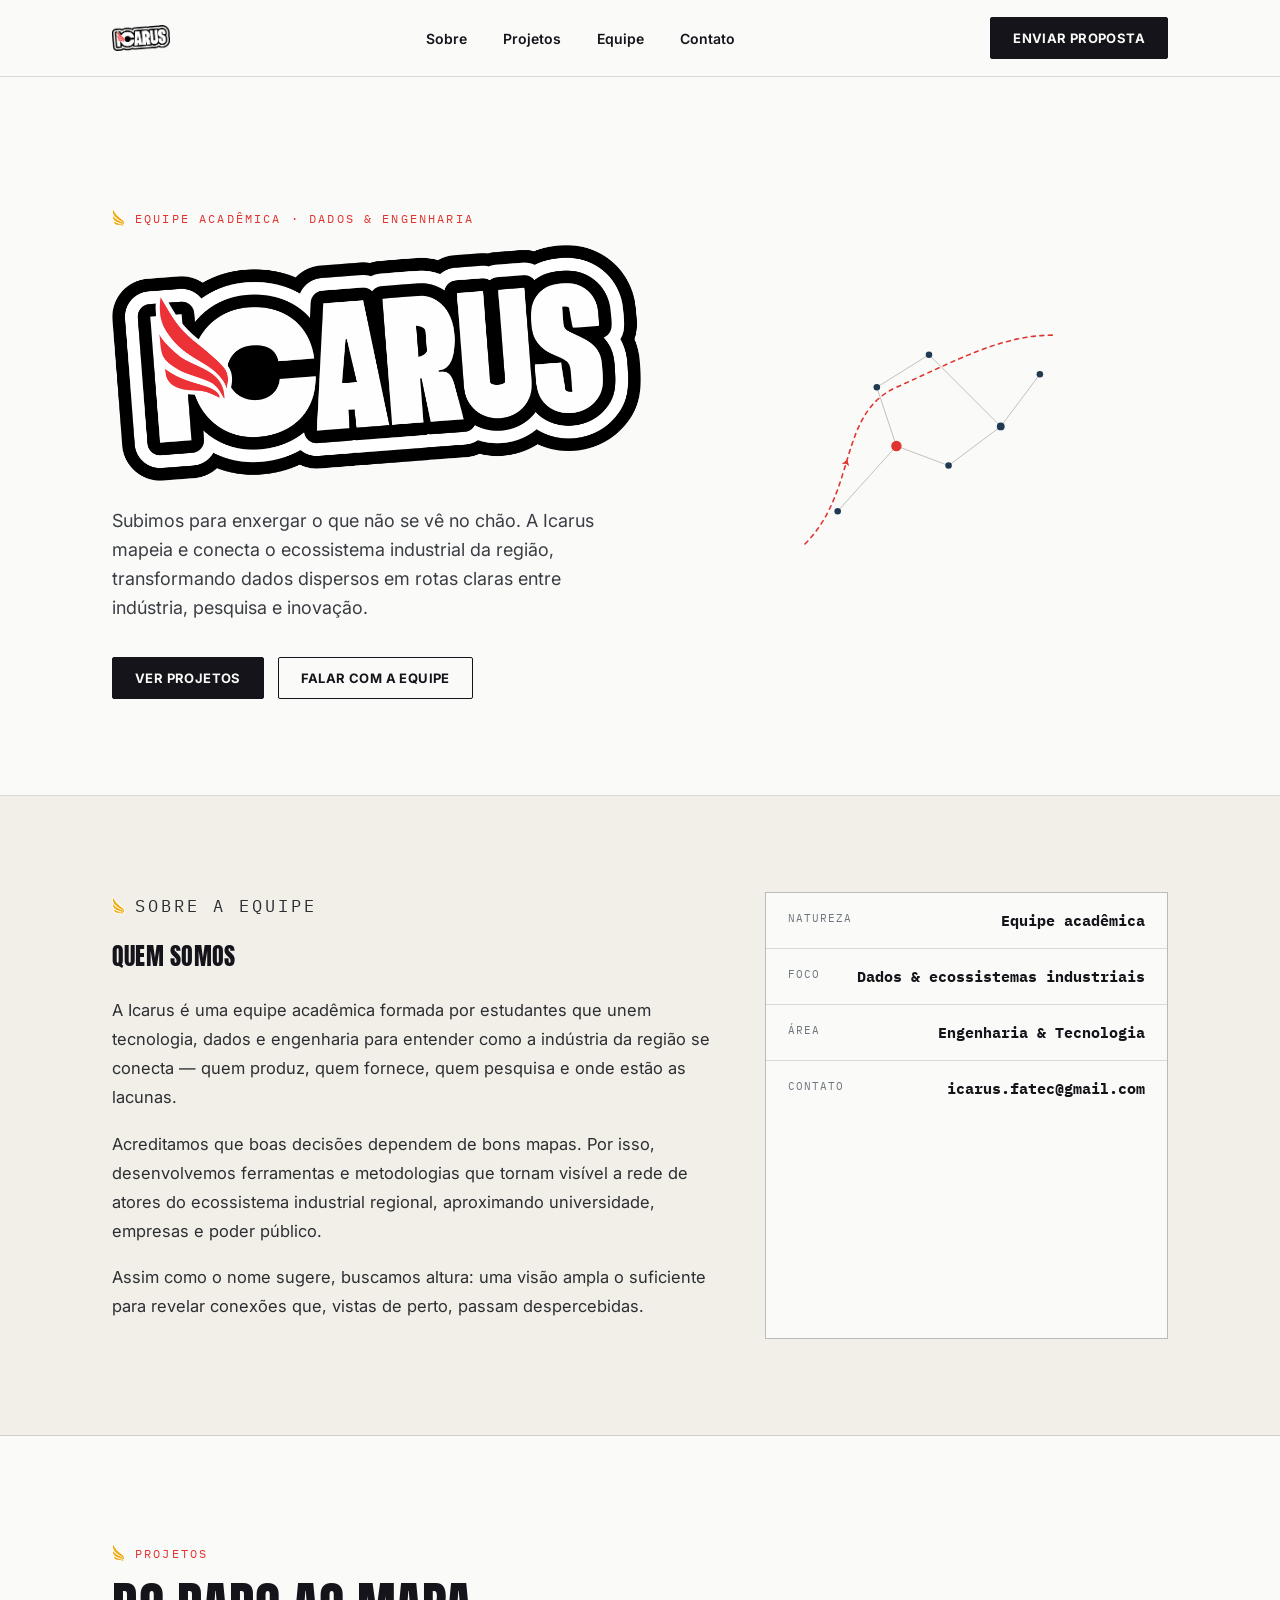
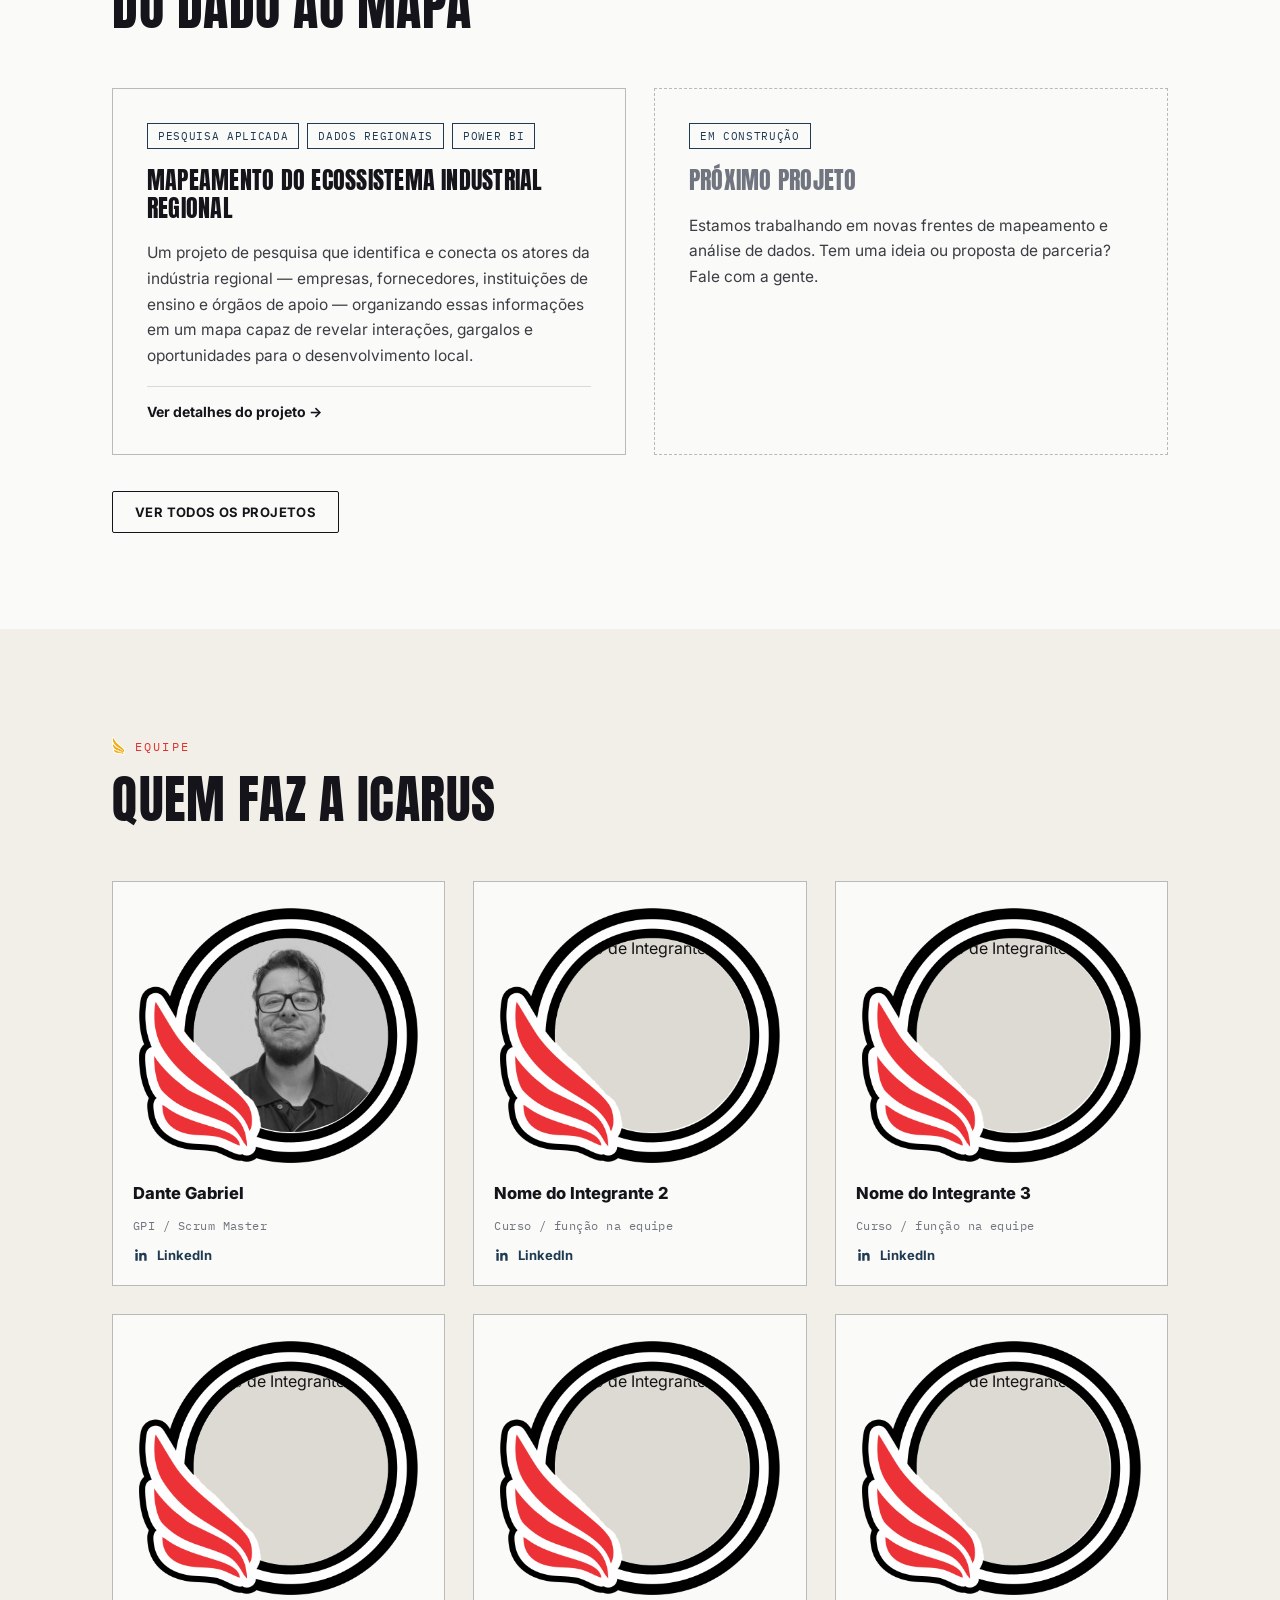
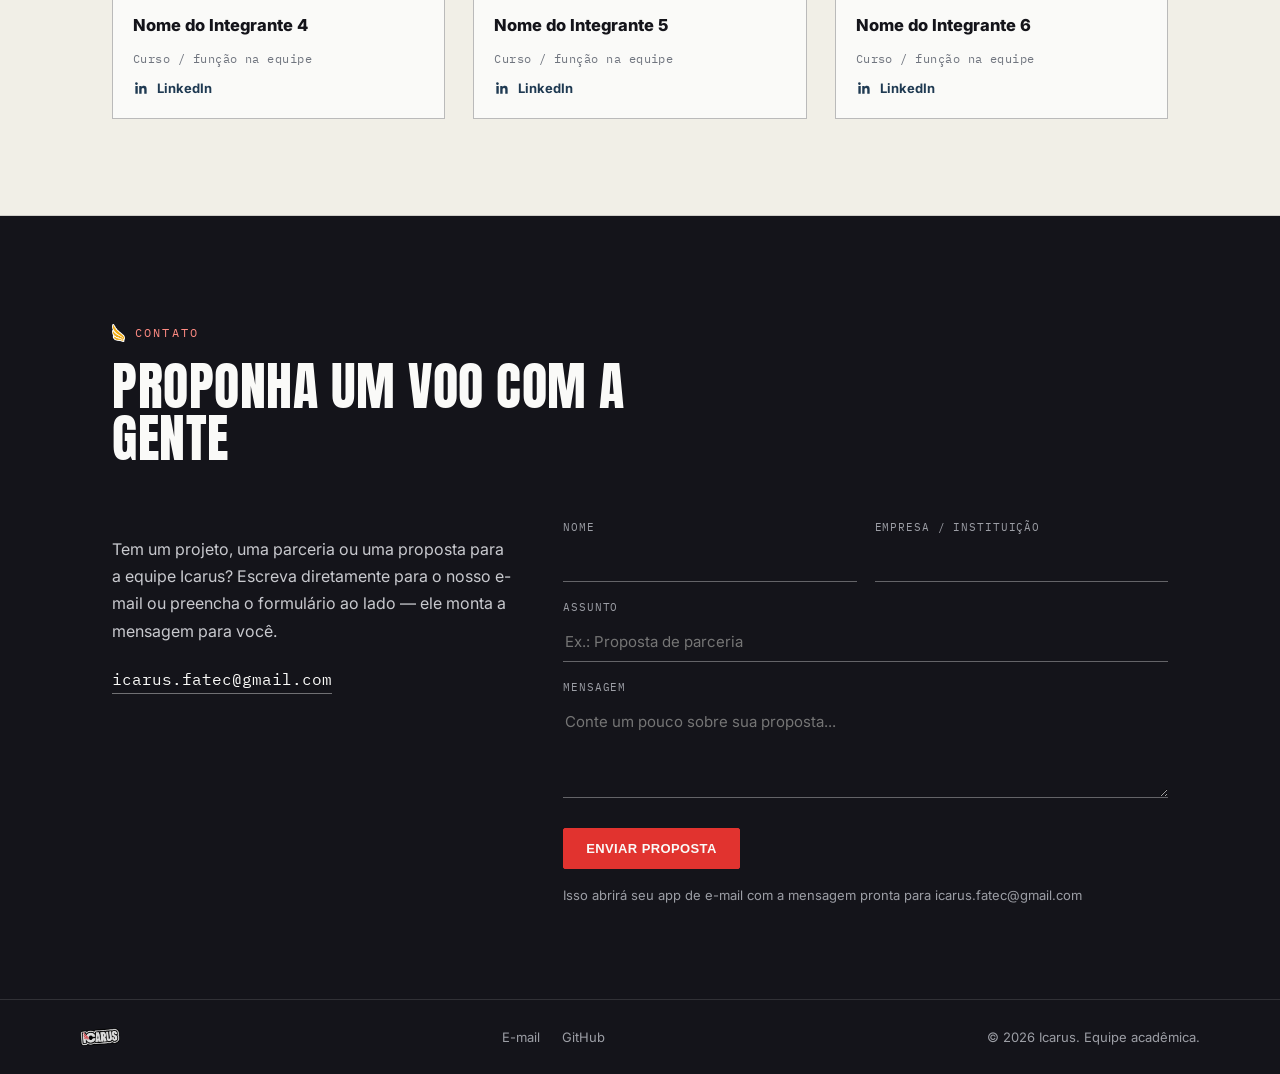
==== index.html @ 194a157d "Fix HTML structure by closing head tag" ====
<!DOCTYPE html>
<html lang="pt-BR">
<head>
<meta charset="UTF-8">
<meta name="viewport" content="width=device-width, initial-scale=1.0">
<title>Icarus — Equipe Acadêmica de Tecnologia</title>
<link rel="icon" type="image/png" href="fotos/IcarusIcon.png">
<meta name="description" content="Icarus, equipe acadêmica que mapeia e conecta o ecossistema industrial regional através de dados e tecnologia.">
<link rel="preconnect" href="https://fonts.googleapis.com">
<link rel="preconnect" href="https://fonts.gstatic.com" crossorigin>
<link href="https://fonts.googleapis.com/css2?family=Anton&family=Inter:wght@400;500;600;700;800&family=IBM+Plex+Mono:wght@400;500;600&display=swap" rel="stylesheet">
  <style>
  :root{
    --paper:#FAFAF8;
    --ink:#14141A;
    --red:#E1332F;
    --navy:#1F3A52;
    --steel:#70757F;
    --line: rgba(20,20,26,0.14);
    --line-strong: rgba(20,20,26,0.28);
    --radius: 2px;
  }

  *{box-sizing:border-box;}
  html{scroll-behavior:smooth;}
  body{
    margin:0;
    background:var(--paper);
    color:var(--ink);
    font-family:'Inter',sans-serif;
    -webkit-font-smoothing:antialiased;
  }
  h1,h2,h3{
    font-family:'Anton', sans-serif;
    font-weight:400;
    letter-spacing:0.01em;
    text-transform:uppercase;
    margin:0;
  }
  .mono{
    font-family:'IBM Plex Mono', monospace;
  }
  a{color:inherit;}
  img{max-width:100%; display:block;}
  .wrap{
    max-width:1120px;
    margin:0 auto;
    padding:0 32px;
  }
  .eyebrow{
    font-family:'IBM Plex Mono', monospace;
    font-size:12px;
    letter-spacing:0.18em;
    text-transform:uppercase;
    color:var(--red);
    display:flex;
    align-items:center;
    gap:10px;
    margin-bottom:18px;
  }
 .eyebrow::before{
  content:"";
  width:13px;
  height:18px;
  background-image:url('fotos/ASA_AMARELA.png');
  background-size:contain;
  background-repeat:no-repeat;
  background-position:center;
  display:inline-block;
}

  /* NAV */
  header{
    position:sticky;
    top:0;
    z-index:50;
    background:rgba(250,250,248,0.92);
    backdrop-filter:blur(6px);
    border-bottom:1px solid var(--line);
  }
  nav.wrap{
    display:flex;
    align-items:center;
    justify-content:space-between;
    height:76px;
  }
  .brand{
    display:flex;
    align-items:center;
    gap:10px;
    text-decoration:none;
  }
  .brand img{height:26px; width:auto;}
  .navlinks{
    display:flex;
    align-items:center;
    gap:36px;
    list-style:none;
    margin:0; padding:0;
  }
  .navlinks a{
    text-decoration:none;
    font-size:14px;
    font-weight:600;
    color:var(--ink);
    position:relative;
    padding-bottom:4px;
  }
  .navlinks a::after{
    content:"";
    position:absolute;
    left:0; bottom:0;
    width:0; height:2px;
    background:var(--red);
    transition:width .2s ease;
  }
  .navlinks a:hover::after{width:100%;}
  .btn{
    display:inline-flex;
    align-items:center;
    gap:8px;
    background:var(--ink);
    color:var(--paper);
    text-decoration:none;
    font-weight:700;
    font-size:13px;
    letter-spacing:0.03em;
    text-transform:uppercase;
    padding:12px 22px;
    border:1px solid var(--ink);
    border-radius:var(--radius);
    transition:background .2s ease, color .2s ease, transform .15s ease;
    cursor:pointer;
  }
  .btn:hover{background:var(--red); border-color:var(--red); transform:translateY(-1px);}
  .btn.ghost{
    background:transparent;
    color:var(--ink);
  }
  .btn.ghost:hover{background:var(--ink); color:var(--paper);}
  .navcta{display:none;}
  @media(min-width:720px){ .navcta{display:inline-flex;} }

  .menubtn{
    display:flex;
    background:none; border:none; cursor:pointer;
    flex-direction:column; gap:5px; padding:6px;
  }
  .menubtn span{width:22px; height:2px; background:var(--ink);}
  @media(min-width:720px){ .menubtn{display:none;} }
  @media(max-width:719px){
    .navlinks{
      position:fixed;
      top:76px; left:0; right:0;
      background:var(--paper);
      flex-direction:column;
      align-items:flex-start;
      gap:0;
      border-bottom:1px solid var(--line);
      transform:translateY(-130%);
      transition:transform .25s ease;
    }
    .navlinks.open{transform:translateY(0);}
    .navlinks li{width:100%;}
    .navlinks a{
      display:block;
      padding:18px 32px;
      width:100%;
      border-bottom:1px solid var(--line);
    }
  }

  /* HERO */
  #top{padding-top:56px;}
  .hero{
    position:relative;
    padding:64px 0 96px;
    overflow:hidden;
    border-bottom:1px solid var(--line);
  }
  .hero-grid{
    display:grid;
    grid-template-columns:1fr;
    gap:48px;
    align-items:center;
    position:relative;
    z-index:2;
  }
  @media(min-width:960px){
    .hero-grid{grid-template-columns:1.05fr 0.95fr;}
  }
  .hero h1{
    font-size:clamp(64px, 12vw, 132px);
    line-height:0.86;
    color:var(--ink);
  }
  .hero h1 span{color:var(--red);}
  .hero p.lede{
    font-size:18px;
    line-height:1.6;
    color:#3a3d43;
    max-width:46ch;
    margin:26px 0 34px;
  }
  .hero-ctas{display:flex; flex-wrap:wrap; gap:14px;}

  .flightmap{
    position:relative;
    aspect-ratio:1/1;
    max-width:460px;
    margin:0 auto;
  }
  .flightmap svg{width:100%; height:100%;}
  .fm-node{fill:var(--navy);}
  .fm-node.hub{fill:var(--red);}
  .fm-line{stroke:var(--line-strong); stroke-width:1.4; fill:none;}
  .fm-path{
    stroke:var(--red);
    stroke-width:2.4;
    fill:none;
    stroke-dasharray:6 7;
    stroke-linecap:round;
    animation:dash 26s linear infinite;
  }
  .fm-plane{
    offset-rotate:auto;
    animation:fly 9s ease-in-out infinite;
  }
  @keyframes dash{ to{ stroke-dashoffset:-260; } }
  @keyframes fly{
    0%   { offset-distance:0%; }
    100% { offset-distance:100%; }
  }
  @media (prefers-reduced-motion: reduce){
    .fm-path, .fm-plane{animation:none;}
  }

  /* SECTIONS shared */
  section{padding:96px 0;}
  section.tight{padding:72px 0;}
  .section-head{
    max-width:640px;
    margin-bottom:56px;
  }
  .section-head h2{
    font-size:clamp(34px, 5vw, 52px);
    line-height:1;
  }

  /* SOBRE */
  #sobre{background:#F1EFE7; border-bottom:1px solid var(--line);}
  .sobre-grid{
    display:grid;
    grid-template-columns:1fr;
    gap:48px;
  }
  @media(min-width:900px){
    .sobre-grid{grid-template-columns:1.2fr 0.8fr;}
  }
  .sobre-text p{
    font-size:16.5px;
    line-height:1.75;
    color:#2c2e33;
    margin:0 0 18px;
  }
  .databox{
    border:1px solid var(--line-strong);
    background:var(--paper);
  }
  .databox dl{margin:0;}
  .databox .row{
    display:flex;
    justify-content:space-between;
    gap:16px;
    padding:18px 22px;
    border-bottom:1px solid var(--line);
  }
  .databox .row:last-child{border-bottom:none;}
  .databox dt{
    font-family:'IBM Plex Mono', monospace;
    font-size:11px;
    letter-spacing:0.1em;
    text-transform:uppercase;
    color:var(--steel);
  }
  .databox dd{
    margin:0;
    font-weight:700;
    font-size:14.5px;
    text-align:right;
  }

  /* PROJETOS */
  .projects{
    display:grid;
    grid-template-columns:1fr;
    gap:28px;
  }
  @media(min-width:860px){
    .projects{grid-template-columns:1fr 1fr;}
  }
  .card{
    border:1px solid var(--line-strong);
    padding:34px;
    background:var(--paper);
    display:flex;
    flex-direction:column;
    gap:18px;
  }
  .card .tag-row{display:flex; flex-wrap:wrap; gap:8px;}
  .tag{
    font-family:'IBM Plex Mono', monospace;
    font-size:11px;
    letter-spacing:0.06em;
    text-transform:uppercase;
    color:var(--navy);
    border:1px solid var(--navy);
    padding:5px 10px;
  }
  .card h3{
    font-size:24px;
    line-height:1.15;
  }
  .card p{
    font-size:15.5px;
    line-height:1.65;
    color:#3a3d43;
    margin:0;
    flex-grow:1;
  }
  .card .cardlink{
    display:inline-flex;
    align-items:center;
    gap:8px;
    font-weight:700;
    font-size:14px;
    text-decoration:none;
    color:var(--ink);
    border-top:1px solid var(--line);
    padding-top:16px;
  }
  .card .cardlink:hover{color:var(--red);}
  .card.empty{
    border-style:dashed;
    align-items:flex-start;
    justify-content:center;
    color:var(--steel);
  }
  .card.empty h3{color:var(--steel);}

  /* EQUIPE */
  #equipe{background:#F1EFE7; border-bottom:1px solid var(--line);}
  .team-grid{
    display:grid;
    grid-template-columns:repeat(2, 1fr);
    gap:28px;
  }
  @media(min-width:720px){
    .team-grid{grid-template-columns:repeat(3, 1fr);}
  }
  .member{
    background:var(--paper);
    border:1px solid var(--line-strong);
    display:flex;
    flex-direction:column;
  }
  .member-photo-wrap{
    padding:26px 26px 6px;
  }
  .member-photo{
    position:relative;
    width:100%;
    aspect-ratio:828/754;
  }
  .member-photo .photo-circle{
    position:absolute;
    left:19.57%;
    top:11.8%;
    width:69.44%;
    height:76.26%;
    border-radius:50%;
    overflow:hidden;
    background:#dcdad2;
  }
  .member-photo .photo-circle img{
    width:100%; height:100%;
    object-fit:cover;
    filter:grayscale(1);
    transition:filter .25s ease, transform .35s ease;
  }
  .member:hover .photo-circle img{filter:grayscale(0); transform:scale(1.05);}
  .member-photo .frame-overlay{
    position:absolute;
    inset:0;
    width:100%;
    height:100%;
    pointer-events:none;
  }
  .member-info{
    padding:14px 20px 22px;
    display:flex;
    flex-direction:column;
    gap:4px;
    flex-grow:1;
  }
  .member-info h3{
    font-family:'Inter', sans-serif;
    text-transform:none;
    font-weight:800;
    font-size:16.5px;
    letter-spacing:0;
  }
  .member-role{
    font-family:'IBM Plex Mono', monospace;
    font-size:11.5px;
    letter-spacing:0.04em;
    color:var(--steel);
    margin-bottom:10px;
  }
  .member-linkedin{
    margin-top:auto;
    display:inline-flex;
    align-items:center;
    gap:8px;
    font-size:13px;
    font-weight:700;
    text-decoration:none;
    color:var(--navy);
    width:fit-content;
  }
  .member-linkedin svg{width:16px; height:16px; fill:var(--navy);}
  .member-linkedin:hover{color:var(--red);}
  .member-linkedin:hover svg{fill:var(--red);}

  /* CONTATO */
  #contato{background:var(--ink); color:var(--paper); border-bottom:none;}
  #contato .eyebrow{color:#ff8b83;}
  #contato .section-head h2{color:var(--paper);}
  .contact-grid{
    display:grid;
    grid-template-columns:1fr;
    gap:48px;
  }
  @media(min-width:900px){
    .contact-grid{grid-template-columns:0.8fr 1.2fr;}
  }
  .contact-info p{
    font-size:16px;
    line-height:1.7;
    color:#c8c9ce;
    max-width:40ch;
  }
  .maillink{
    display:inline-flex;
    align-items:center;
    gap:10px;
    font-family:'IBM Plex Mono', monospace;
    font-size:16px;
    color:var(--paper);
    text-decoration:none;
    border-bottom:1px solid rgba(250,250,248,0.4);
    padding-bottom:4px;
    margin-top:8px;
  }
  .maillink:hover{color:var(--red); border-color:var(--red);}

  form.proposal{
    display:grid;
    grid-template-columns:1fr 1fr;
    gap:18px;
  }
  form.proposal .full{grid-column:1/-1;}
  form.proposal label{
    display:block;
    font-family:'IBM Plex Mono', monospace;
    font-size:11px;
    letter-spacing:0.08em;
    text-transform:uppercase;
    color:#9c9ea5;
    margin-bottom:8px;
  }
  form.proposal input,
  form.proposal textarea{
    width:100%;
    background:transparent;
    border:none;
    border-bottom:1px solid rgba(250,250,248,0.35);
    color:var(--paper);
    font-family:'Inter', sans-serif;
    font-size:15px;
    padding:10px 2px;
    outline:none;
    transition:border-color .2s ease;
  }
  form.proposal input:focus,
  form.proposal textarea:focus{border-color:var(--red);}
  form.proposal textarea{resize:vertical; min-height:96px;}
  form.proposal .submitrow{
    grid-column:1/-1;
    display:flex;
    align-items:center;
    gap:18px;
    flex-wrap:wrap;
    margin-top:8px;
  }
  .btn.on-dark{background:var(--red); border-color:var(--red); color:var(--paper);}
  .btn.on-dark:hover{background:var(--paper); color:var(--ink); border-color:var(--paper);}
  .formnote{font-size:13px; color:#9c9ea5;}
  @media(max-width:600px){
    form.proposal{grid-template-columns:1fr;}
  }

  footer{
    background:var(--ink);
    color:#9c9ea5;
    border-top:1px solid rgba(250,250,248,0.12);
  }
  .footwrap{
    display:flex;
    flex-wrap:wrap;
    gap:16px;
    align-items:center;
    justify-content:space-between;
    padding:28px 0;
    font-size:13px;
  }
  .footwrap img{height:18px; opacity:.85;}
  .footlinks{display:flex; gap:22px; list-style:none; margin:0; padding:0;}
  .footlinks a{text-decoration:none; color:#9c9ea5;}
  .footlinks a:hover{color:var(--paper);}

  :focus-visible{outline:2px solid var(--red); outline-offset:2px;}
</style>
</head>
<body>

<header>
  <nav class="wrap">
    <a class="brand" href="#top">
      <img src="fotos/icarus-logo.png" alt="Icarus">
    </a>
    <ul class="navlinks" id="navlinks">
      <li><a href="#sobre">Sobre</a></li>
      <li><a href="projetos.html">Projetos</a></li>
      <li><a href="#equipe">Equipe</a></li>
      <li><a href="#contato">Contato</a></li>
    </ul>
    <a class="btn navcta" href="#contato">Enviar proposta</a>
    <button class="menubtn" id="menubtn" aria-label="Abrir menu" aria-expanded="false">
      <span></span><span></span><span></span>
    </button>
  </nav>
</header>

<main id="top">

  <section class="hero">
    <div class="wrap hero-grid">
      <div>
        <p class="eyebrow">Equipe acadêmica &middot; Dados &amp; Engenharia</p>
        <img src="fotos/icarus-logo.png" alt="Icarus">
        <p class="lede">Subimos para enxergar o que não se vê no chão. A Icarus mapeia e conecta o ecossistema industrial da região, transformando dados dispersos em rotas claras entre indústria, pesquisa e inovação.</p>
        <div class="hero-ctas">
          <a class="btn" href="projetos.html">Ver projetos</a>
          <a class="btn ghost" href="#contato">Falar com a equipe</a>
        </div>
      </div>

      <div class="flightmap" aria-hidden="true">
        <svg viewBox="0 0 460 460" fill="none">
          <path id="flightpath" class="fm-path" d="M40,380 C 120,300 90,180 180,140 S 340,60 420,60" />
          <line class="fm-line" x1="90" y1="330" x2="180" y2="230"/>
          <line class="fm-line" x1="180" y1="230" x2="260" y2="260"/>
          <line class="fm-line" x1="180" y1="230" x2="150" y2="140"/>
          <line class="fm-line" x1="260" y1="260" x2="340" y2="200"/>
          <line class="fm-line" x1="150" y1="140" x2="230" y2="90"/>
          <line class="fm-line" x1="230" y1="90" x2="340" y2="200"/>
          <line class="fm-line" x1="340" y1="200" x2="400" y2="120"/>

          <circle class="fm-node" cx="90" cy="330" r="5"/>
          <circle class="fm-node hub" cx="180" cy="230" r="8"/>
          <circle class="fm-node" cx="260" cy="260" r="5"/>
          <circle class="fm-node" cx="150" cy="140" r="5"/>
          <circle class="fm-node" cx="340" cy="200" r="6"/>
          <circle class="fm-node" cx="230" cy="90" r="5"/>
          <circle class="fm-node" cx="400" cy="120" r="5"/>

          <g class="fm-plane">
            <animateMotion dur="9s" repeatCount="indefinite" rotate="auto" path="M40,380 C 120,300 90,180 180,140 S 340,60 420,60" />
            <path d="M0,-6 L9,0 L0,6 L2,0 Z" fill="#E1332F"/>
          </g>
        </svg>
      </div>
    </div>
  </section>

  <section id="sobre">
    <div class="wrap">
      <div class="sobre-grid">
        <div class="sobre-text">
          <p class="eyebrow" src="fotos/ASA.png" >Sobre a equipe</p>
          <h2 style="margin-bottom:22px;">Quem somos</h2>
          <p>A Icarus é uma equipe acadêmica formada por estudantes que unem tecnologia, dados e engenharia para entender como a indústria da região se conecta — quem produz, quem fornece, quem pesquisa e onde estão as lacunas.</p>
          <p>Acreditamos que boas decisões dependem de bons mapas. Por isso, desenvolvemos ferramentas e metodologias que tornam visível a rede de atores do ecossistema industrial regional, aproximando universidade, empresas e poder público.</p>
          <p>Assim como o nome sugere, buscamos altura: uma visão ampla o suficiente para revelar conexões que, vistas de perto, passam despercebidas.</p>
        </div>
        <div class="databox mono">
          <dl>
            <div class="row"><dt>Natureza</dt><dd>Equipe acadêmica</dd></div>
            <div class="row"><dt>Foco</dt><dd>Dados &amp; ecossistemas industriais</dd></div>
            <div class="row"><dt>Área</dt><dd>Engenharia &amp; Tecnologia</dd></div>
            <div class="row"><dt>Contato</dt><dd>icarus.fatec@gmail.com</dd></div>
          </dl>
        </div>
      </div>
    </div>
  </section>

  <section id="projetos">
    <div class="wrap">
      <div class="section-head">
        <p class="eyebrow">Projetos</p>
        <h2>Do dado ao mapa</h2>
      </div>
      <div class="projects">
        <div class="card">
          <div class="tag-row">
            <span class="tag">Pesquisa aplicada</span>
            <span class="tag">Dados regionais</span>
            <span class="tag">Power BI</span>
          </div>
          <h3>Mapeamento do Ecossistema Industrial Regional</h3>
          <p>Um projeto de pesquisa que identifica e conecta os atores da indústria regional — empresas, fornecedores, instituições de ensino e órgãos de apoio — organizando essas informações em um mapa capaz de revelar interações, gargalos e oportunidades para o desenvolvimento local.</p>
          <a class="cardlink" href="projetos.html#mapeamento">
            Ver detalhes do projeto &rarr;
          </a>
        </div>
        <div class="card empty">
          <div class="tag-row"><span class="tag">Em construção</span></div>
          <h3>Próximo projeto</h3>
          <p>Estamos trabalhando em novas frentes de mapeamento e análise de dados. Tem uma ideia ou proposta de parceria? Fale com a gente.</p>
        </div>
      </div>
      <div style="margin-top:36px;">
        <a class="btn ghost" href="projetos.html">Ver todos os projetos</a>
      </div>
    </div>
  </section>

  <section id="equipe">
    <div class="wrap">
      <div class="section-head">
        <p class="eyebrow">Equipe</p>
        <h2>Quem faz a Icarus</h2>
      </div>
      <div class="team-grid">

        <div class="member">
          <div class="member-photo-wrap">
            <div class="member-photo">
              <div class="photo-circle">
                <img src="fotos/fotos-integrante-1.jpg" alt="Foto de Integrante 1" onerror="this.onerror=null;this.src='fotos/placeholder-integrante.png';">
              </div>
              <img class="frame-overlay" src="fotos/FOTOSEQUIPEASA.png" alt="" aria-hidden="true">
            </div>
          </div>
          <div class="member-info">
            <h3>Dante Gabriel </h3>
            <p class="member-role">GPI / Scrum Master</p>
            <a class="member-linkedin" href="https://www.linkedin.com/in/dantegabriel/" target="_blank" rel="noopener">
              <svg viewBox="0 0 24 24"><path d="M20.45 20.45h-3.56v-5.57c0-1.33-.03-3.04-1.85-3.04-1.86 0-2.14 1.45-2.14 2.94v5.67H9.34V9h3.42v1.56h.05c.48-.9 1.64-1.85 3.38-1.85 3.6 0 4.27 2.37 4.27 5.46v6.28zM5.34 7.43a2.07 2.07 0 1 1 0-4.13 2.07 2.07 0 0 1 0 4.13zM7.12 20.45H3.56V9h3.56v11.45z"/></svg>
              LinkedIn
            </a>
          </div>
        </div>

        <div class="member">
          <div class="member-photo-wrap">
            <div class="member-photo">
              <div class="photo-circle">
                <img src="fotos/integrante-2.jpg" alt="Foto de Integrante 2" onerror="this.onerror=null;this.src='fotos/placeholder-integrante.png';">
              </div>
              <img class="frame-overlay" src="fotos/FOTOSEQUIPEASA.png" alt="" aria-hidden="true">
            </div>
          </div>
          <div class="member-info">
            <h3>Nome do Integrante 2</h3>
            <p class="member-role">Curso / função na equipe</p>
            <a class="member-linkedin" href="#" target="_blank" rel="noopener">
              <svg viewBox="0 0 24 24"><path d="M20.45 20.45h-3.56v-5.57c0-1.33-.03-3.04-1.85-3.04-1.86 0-2.14 1.45-2.14 2.94v5.67H9.34V9h3.42v1.56h.05c.48-.9 1.64-1.85 3.38-1.85 3.6 0 4.27 2.37 4.27 5.46v6.28zM5.34 7.43a2.07 2.07 0 1 1 0-4.13 2.07 2.07 0 0 1 0 4.13zM7.12 20.45H3.56V9h3.56v11.45z"/></svg>
              LinkedIn
            </a>
          </div>
        </div>

        <div class="member">
          <div class="member-photo-wrap">
            <div class="member-photo">
              <div class="photo-circle">
                <img src="fotos/integrante-3.jpg" alt="Foto de Integrante 3" onerror="this.onerror=null;this.src='fotos/placeholder-integrante.png';">
              </div>
              <img class="frame-overlay" src="fotos/FOTOSEQUIPEASA.png" alt="" aria-hidden="true">
            </div>
          </div>
          <div class="member-info">
            <h3>Nome do Integrante 3</h3>
            <p class="member-role">Curso / função na equipe</p>
            <a class="member-linkedin" href="#" target="_blank" rel="noopener">
              <svg viewBox="0 0 24 24"><path d="M20.45 20.45h-3.56v-5.57c0-1.33-.03-3.04-1.85-3.04-1.86 0-2.14 1.45-2.14 2.94v5.67H9.34V9h3.42v1.56h.05c.48-.9 1.64-1.85 3.38-1.85 3.6 0 4.27 2.37 4.27 5.46v6.28zM5.34 7.43a2.07 2.07 0 1 1 0-4.13 2.07 2.07 0 0 1 0 4.13zM7.12 20.45H3.56V9h3.56v11.45z"/></svg>
              LinkedIn
            </a>
          </div>
        </div>

        <div class="member">
          <div class="member-photo-wrap">
            <div class="member-photo">
              <div class="photo-circle">
                <img src="fotos/integrante-4.jpg" alt="Foto de Integrante 4" onerror="this.onerror=null;this.src='fotos/placeholder-integrante.png';">
              </div>
              <img class="frame-overlay" src="fotos/FOTOSEQUIPEASA.png" alt="" aria-hidden="true">
            </div>
          </div>
          <div class="member-info">
            <h3>Nome do Integrante 4</h3>
            <p class="member-role">Curso / função na equipe</p>
            <a class="member-linkedin" href="#" target="_blank" rel="noopener">
              <svg viewBox="0 0 24 24"><path d="M20.45 20.45h-3.56v-5.57c0-1.33-.03-3.04-1.85-3.04-1.86 0-2.14 1.45-2.14 2.94v5.67H9.34V9h3.42v1.56h.05c.48-.9 1.64-1.85 3.38-1.85 3.6 0 4.27 2.37 4.27 5.46v6.28zM5.34 7.43a2.07 2.07 0 1 1 0-4.13 2.07 2.07 0 0 1 0 4.13zM7.12 20.45H3.56V9h3.56v11.45z"/></svg>
              LinkedIn
            </a>
          </div>
        </div>

        <div class="member">
          <div class="member-photo-wrap">
            <div class="member-photo">
              <div class="photo-circle">
                <img src="fotos/integrante-5.jpg" alt="Foto de Integrante 5" onerror="this.onerror=null;this.src='fotos/placeholder-integrante.png';">
              </div>
              <img class="frame-overlay" src="fotos/FOTOSEQUIPEASA.png" alt="" aria-hidden="true">
            </div>
          </div>
          <div class="member-info">
            <h3>Nome do Integrante 5</h3>
            <p class="member-role">Curso / função na equipe</p>
            <a class="member-linkedin" href="#" target="_blank" rel="noopener">
              <svg viewBox="0 0 24 24"><path d="M20.45 20.45h-3.56v-5.57c0-1.33-.03-3.04-1.85-3.04-1.86 0-2.14 1.45-2.14 2.94v5.67H9.34V9h3.42v1.56h.05c.48-.9 1.64-1.85 3.38-1.85 3.6 0 4.27 2.37 4.27 5.46v6.28zM5.34 7.43a2.07 2.07 0 1 1 0-4.13 2.07 2.07 0 0 1 0 4.13zM7.12 20.45H3.56V9h3.56v11.45z"/></svg>
              LinkedIn
            </a>
          </div>
        </div>

        <div class="member">
          <div class="member-photo-wrap">
            <div class="member-photo">
              <div class="photo-circle">
                <img src="fotos/integrante-6.jpg" alt="Foto de Integrante 6" onerror="this.onerror=null;this.src='fotos/placeholder-integrante.png';">
              </div>
              <img class="frame-overlay" src="fotos/FOTOSEQUIPEASA.png" alt="" aria-hidden="true">
            </div>
          </div>
          <div class="member-info">
            <h3>Nome do Integrante 6</h3>
            <p class="member-role">Curso / função na equipe</p>
            <a class="member-linkedin" href="#" target="_blank" rel="noopener">
              <svg viewBox="0 0 24 24"><path d="M20.45 20.45h-3.56v-5.57c0-1.33-.03-3.04-1.85-3.04-1.86 0-2.14 1.45-2.14 2.94v5.67H9.34V9h3.42v1.56h.05c.48-.9 1.64-1.85 3.38-1.85 3.6 0 4.27 2.37 4.27 5.46v6.28zM5.34 7.43a2.07 2.07 0 1 1 0-4.13 2.07 2.07 0 0 1 0 4.13zM7.12 20.45H3.56V9h3.56v11.45z"/></svg>
              LinkedIn
            </a>
          </div>
        </div>

      </div>
    </div>
  </section>

  <section id="contato">
    <div class="wrap">
      <div class="section-head">
        <p class="eyebrow">Contato</p>
        <h2>Proponha um voo com a gente</h2>
      </div>
      <div class="contact-grid">
        <div class="contact-info">
          <p>Tem um projeto, uma parceria ou uma proposta para a equipe Icarus? Escreva diretamente para o nosso e-mail ou preencha o formulário ao lado — ele monta a mensagem para você.</p>
          <a class="maillink" href="mailto:icarus.fatec@gmail.com">icarus.fatec@gmail.com</a>
        </div>
        <form class="proposal" id="proposalForm">
          <div>
            <label for="nome">Nome</label>
            <input type="text" id="nome" name="nome" required>
          </div>
          <div>
            <label for="instituicao">Empresa / Instituição</label>
            <input type="text" id="instituicao" name="instituicao">
          </div>
          <div class="full">
            <label for="assunto">Assunto</label>
            <input type="text" id="assunto" name="assunto" required placeholder="Ex.: Proposta de parceria">
          </div>
          <div class="full">
            <label for="mensagem">Mensagem</label>
            <textarea id="mensagem" name="mensagem" required placeholder="Conte um pouco sobre sua proposta..."></textarea>
          </div>
          <div class="submitrow">
            <button type="submit" class="btn on-dark">Enviar proposta</button>
            <span class="formnote">Isso abrirá seu app de e-mail com a mensagem pronta para icarus.fatec@gmail.com</span>
          </div>
        </form>
      </div>
    </div>
  </section>

</main>

<footer>
  <div class="wrap footwrap">
    <img src="fotos/icarus-logo.png" alt="Icarus">
    <ul class="footlinks">
      <li><a href="mailto:icarus.fatec@gmail.com">E-mail</a></li>
      <li><a href="https://github.com/Icarus-Lab-s" target="_blank" rel="noopener">GitHub</a></li>
    </ul>
    <span>&copy; <span id="year"></span> Icarus. Equipe acadêmica.</span>
  </div>
</footer>

<script>
  document.getElementById('year').textContent = new Date().getFullYear();

  const menubtn = document.getElementById('menubtn');
  const navlinks = document.getElementById('navlinks');
  menubtn.addEventListener('click', () => {
    const open = navlinks.classList.toggle('open');
    menubtn.setAttribute('aria-expanded', open ? 'true' : 'false');
  });
  navlinks.querySelectorAll('a').forEach(a => a.addEventListener('click', () => {
    navlinks.classList.remove('open');
    menubtn.setAttribute('aria-expanded', 'false');
  }));

  const form = document.getElementById('proposalForm');
  form.addEventListener('submit', function(e){
    e.preventDefault();

    if (typeof form.reportValidity === 'function' && !form.reportValidity()) {
      return;
    }

    const nome = document.getElementById('nome').value.trim();
    const instituicao = document.getElementById('instituicao').value.trim();
    const assunto = document.getElementById('assunto').value.trim() || 'Proposta para a Icarus';
    const mensagem = document.getElementById('mensagem').value.trim();

    const corpo = `Nome: ${nome}\nEmpresa/Instituição: ${instituicao || '-'}\n\n${mensagem}`;
    const mailto = `mailto:icarus.fatec@gmail.com?subject=${encodeURIComponent(assunto)}&body=${encodeURIComponent(corpo)}`;

    const link = document.createElement('a');
    link.href = mailto;
    link.rel = 'noopener';
    document.body.appendChild(link);
    link.click();
    document.body.removeChild(link);
  });
</script>

</body>
</html>
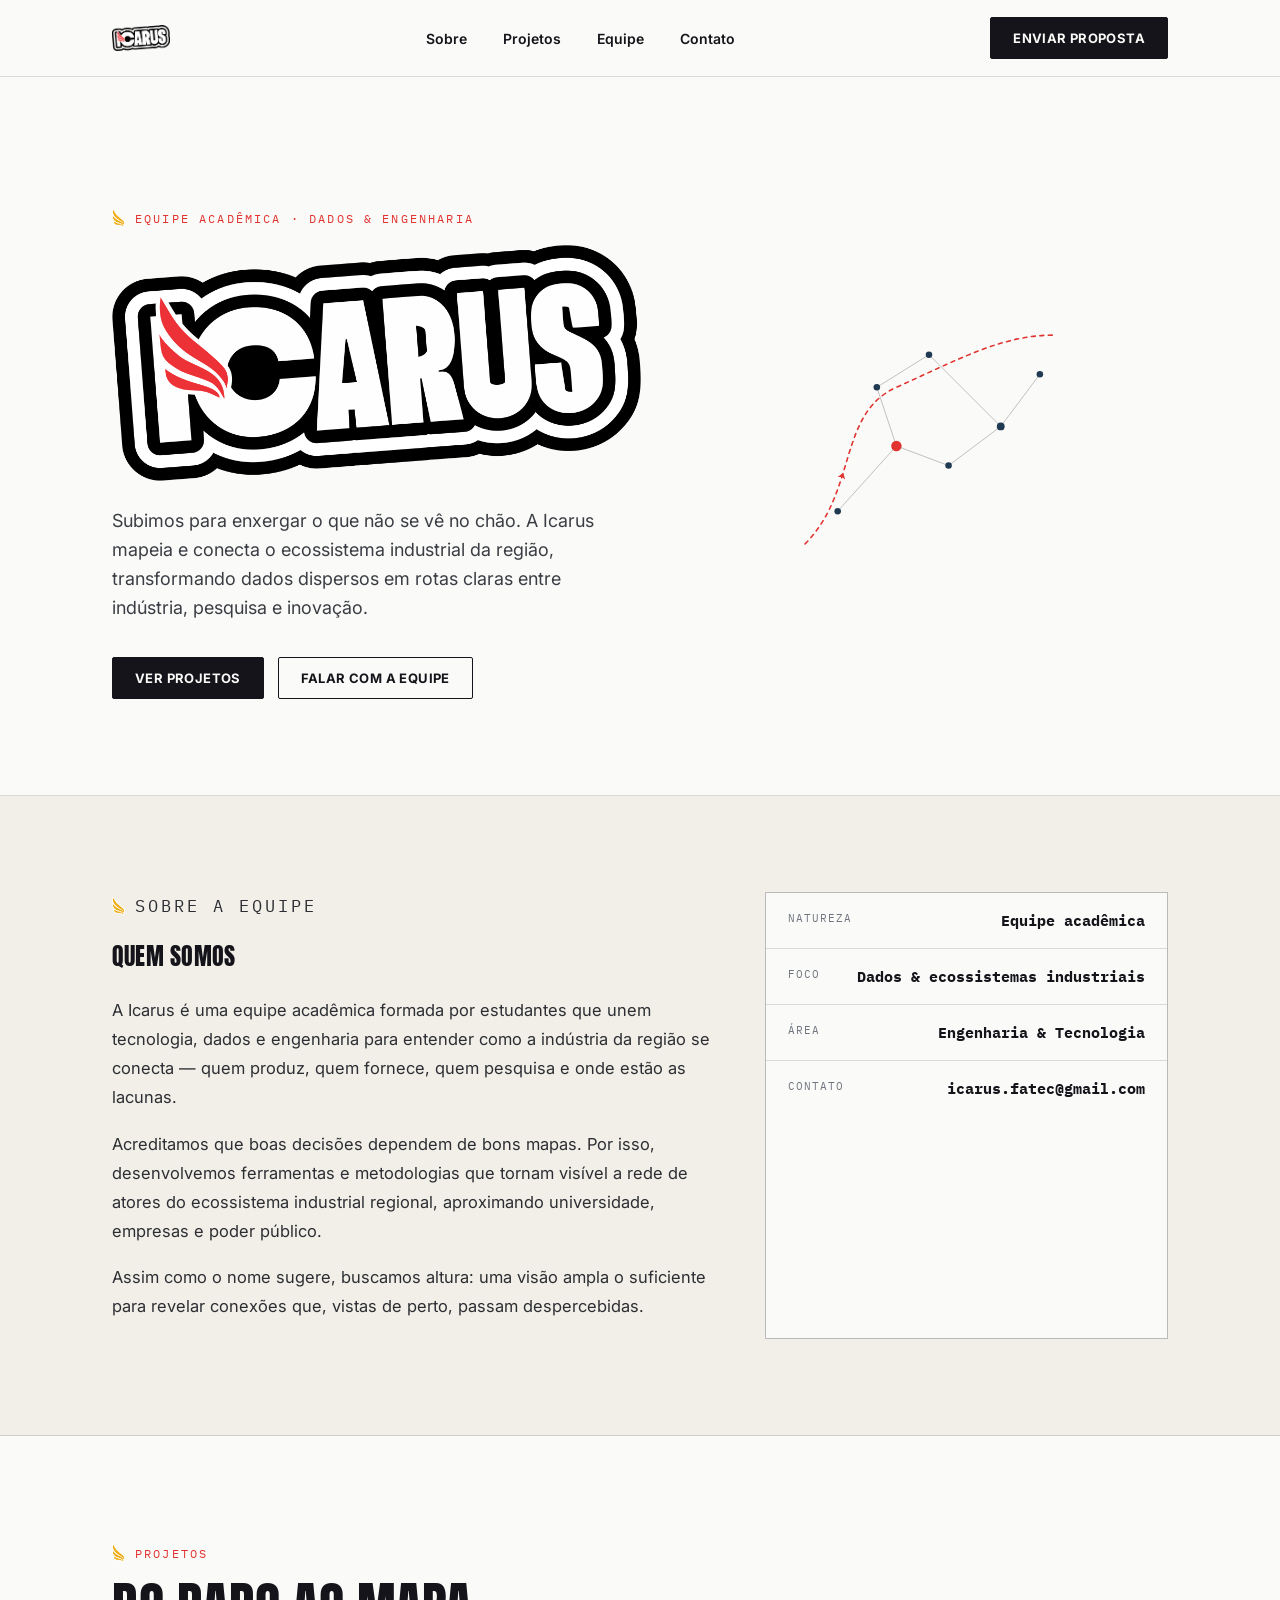
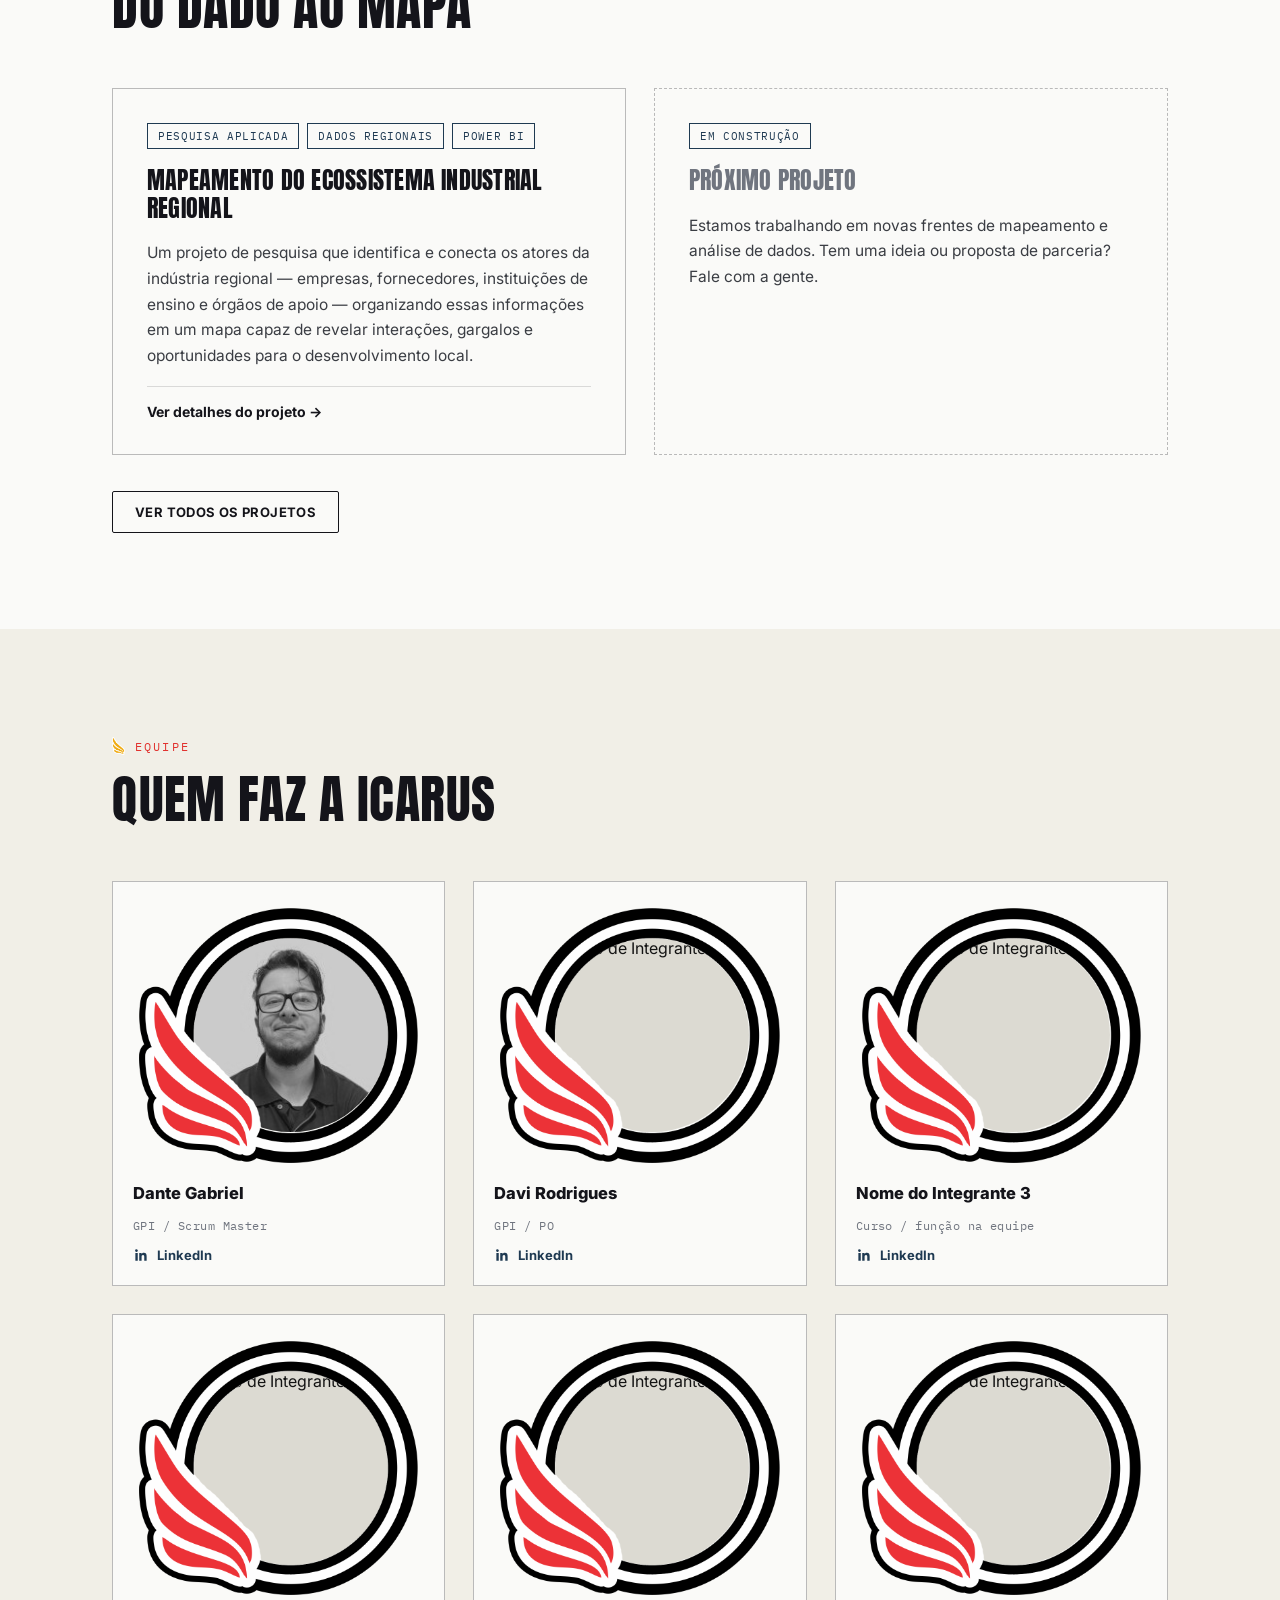
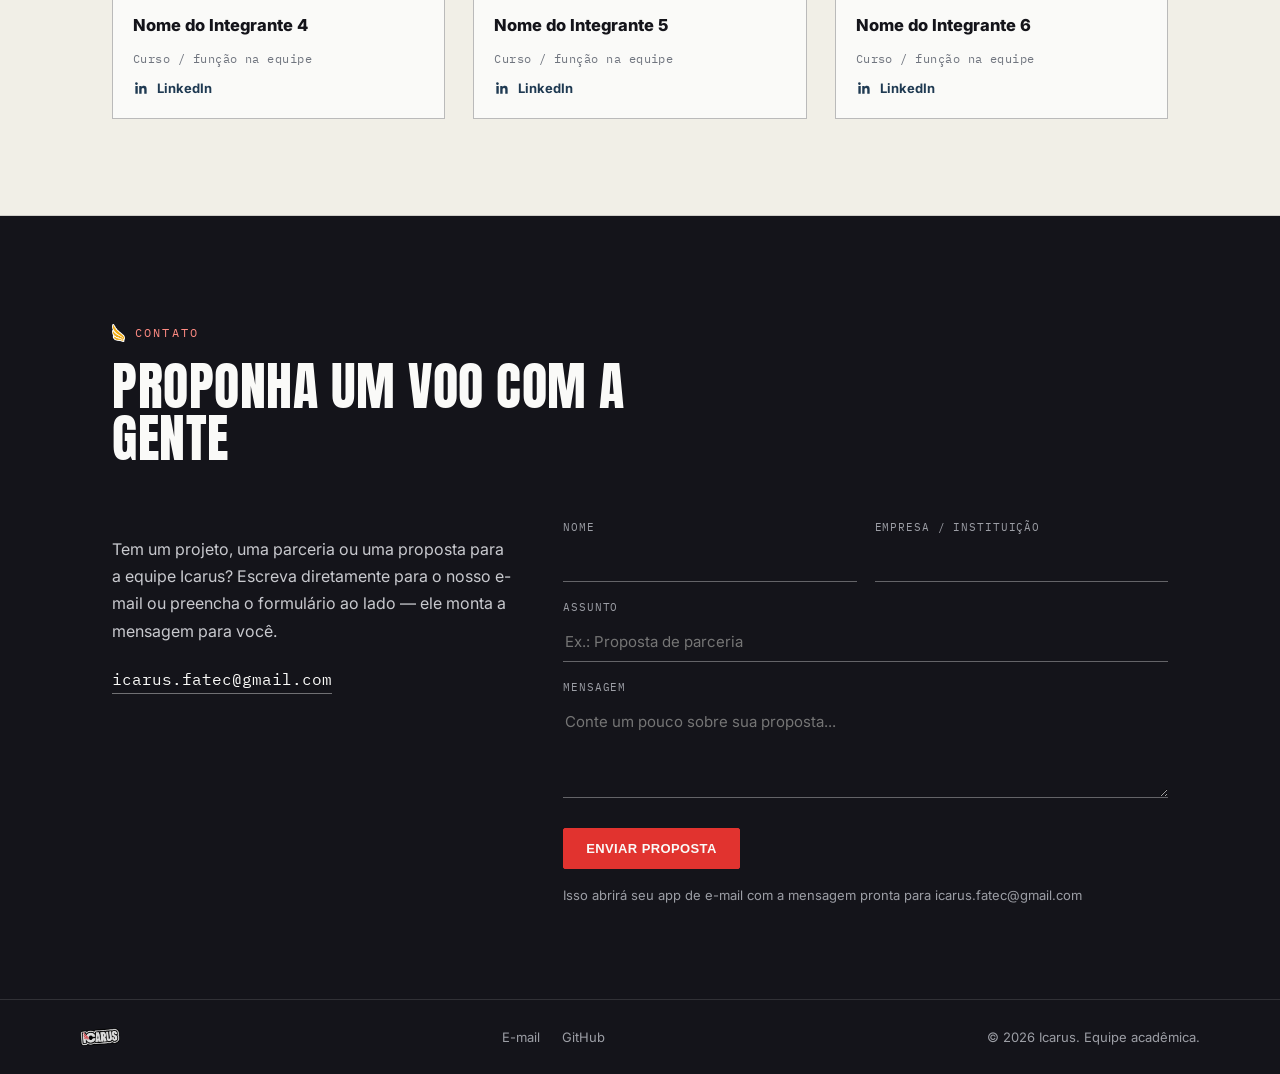
==== commit 8145a09e: "Change member photo and details for Integrante 2 Updated member information and photo for Integrante" ====
--- a/index.html
+++ b/index.html
@@ -678,14 +678,14 @@
           <div class="member-photo-wrap">
             <div class="member-photo">
               <div class="photo-circle">
-                <img src="fotos/integrante-2.jpg" alt="Foto de Integrante 2" onerror="this.onerror=null;this.src='fotos/placeholder-integrante.png';">
+                <img src="https://www.linkedin.com/in/ddavirodrigues/?lipi=urn%3Ali%3Apage%3Ad_flagship3_profile_view_base%3BB3lBsXzLTv%2BAqbU88gT%2BvA%3D%3D" alt="Foto de Integrante 2" onerror="this.onerror=null;this.src='fotos/placeholder-integrante.png';">
               </div>
               <img class="frame-overlay" src="fotos/FOTOSEQUIPEASA.png" alt="" aria-hidden="true">
             </div>
           </div>
           <div class="member-info">
-            <h3>Nome do Integrante 2</h3>
-            <p class="member-role">Curso / função na equipe</p>
+            <h3>Davi Rodrigues</h3>
+            <p class="member-role">GPI / PO</p>
             <a class="member-linkedin" href="#" target="_blank" rel="noopener">
               <svg viewBox="0 0 24 24"><path d="M20.45 20.45h-3.56v-5.57c0-1.33-.03-3.04-1.85-3.04-1.86 0-2.14 1.45-2.14 2.94v5.67H9.34V9h3.42v1.56h.05c.48-.9 1.64-1.85 3.38-1.85 3.6 0 4.27 2.37 4.27 5.46v6.28zM5.34 7.43a2.07 2.07 0 1 1 0-4.13 2.07 2.07 0 0 1 0 4.13zM7.12 20.45H3.56V9h3.56v11.45z"/></svg>
               LinkedIn
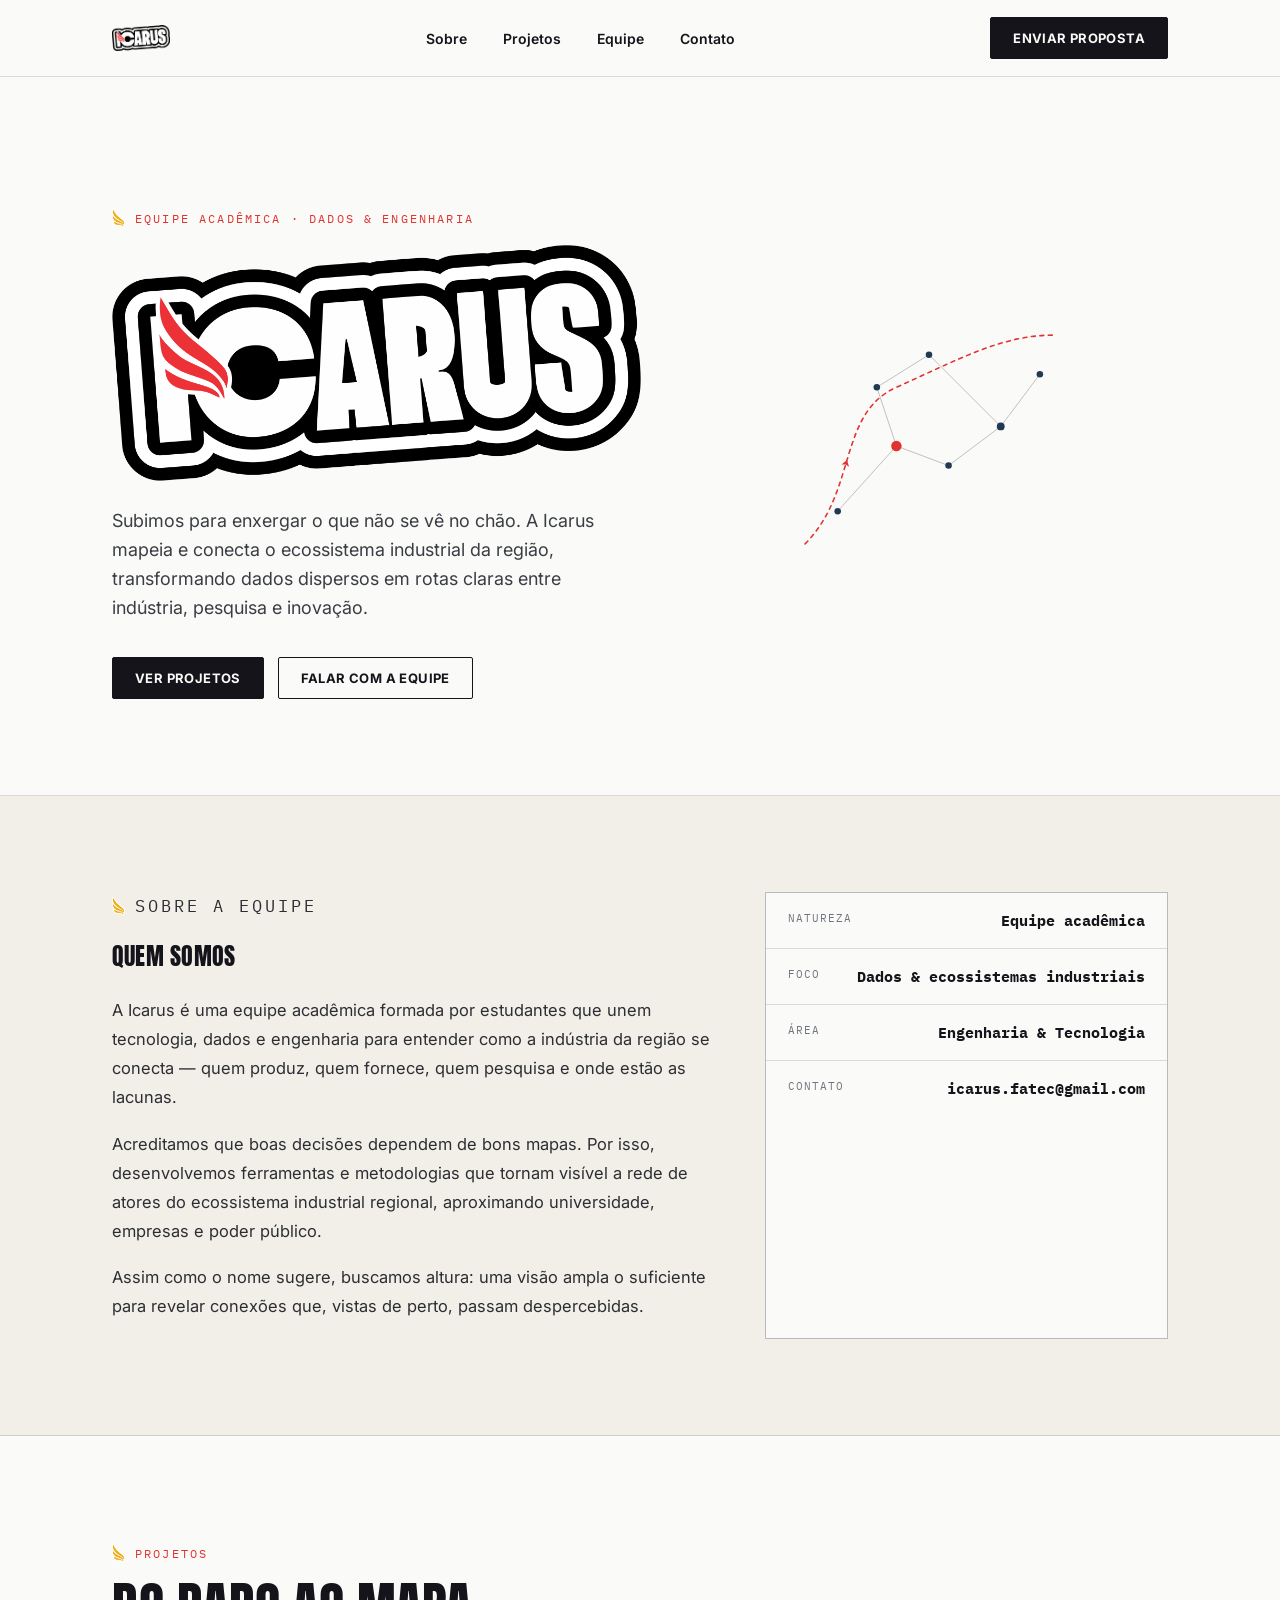
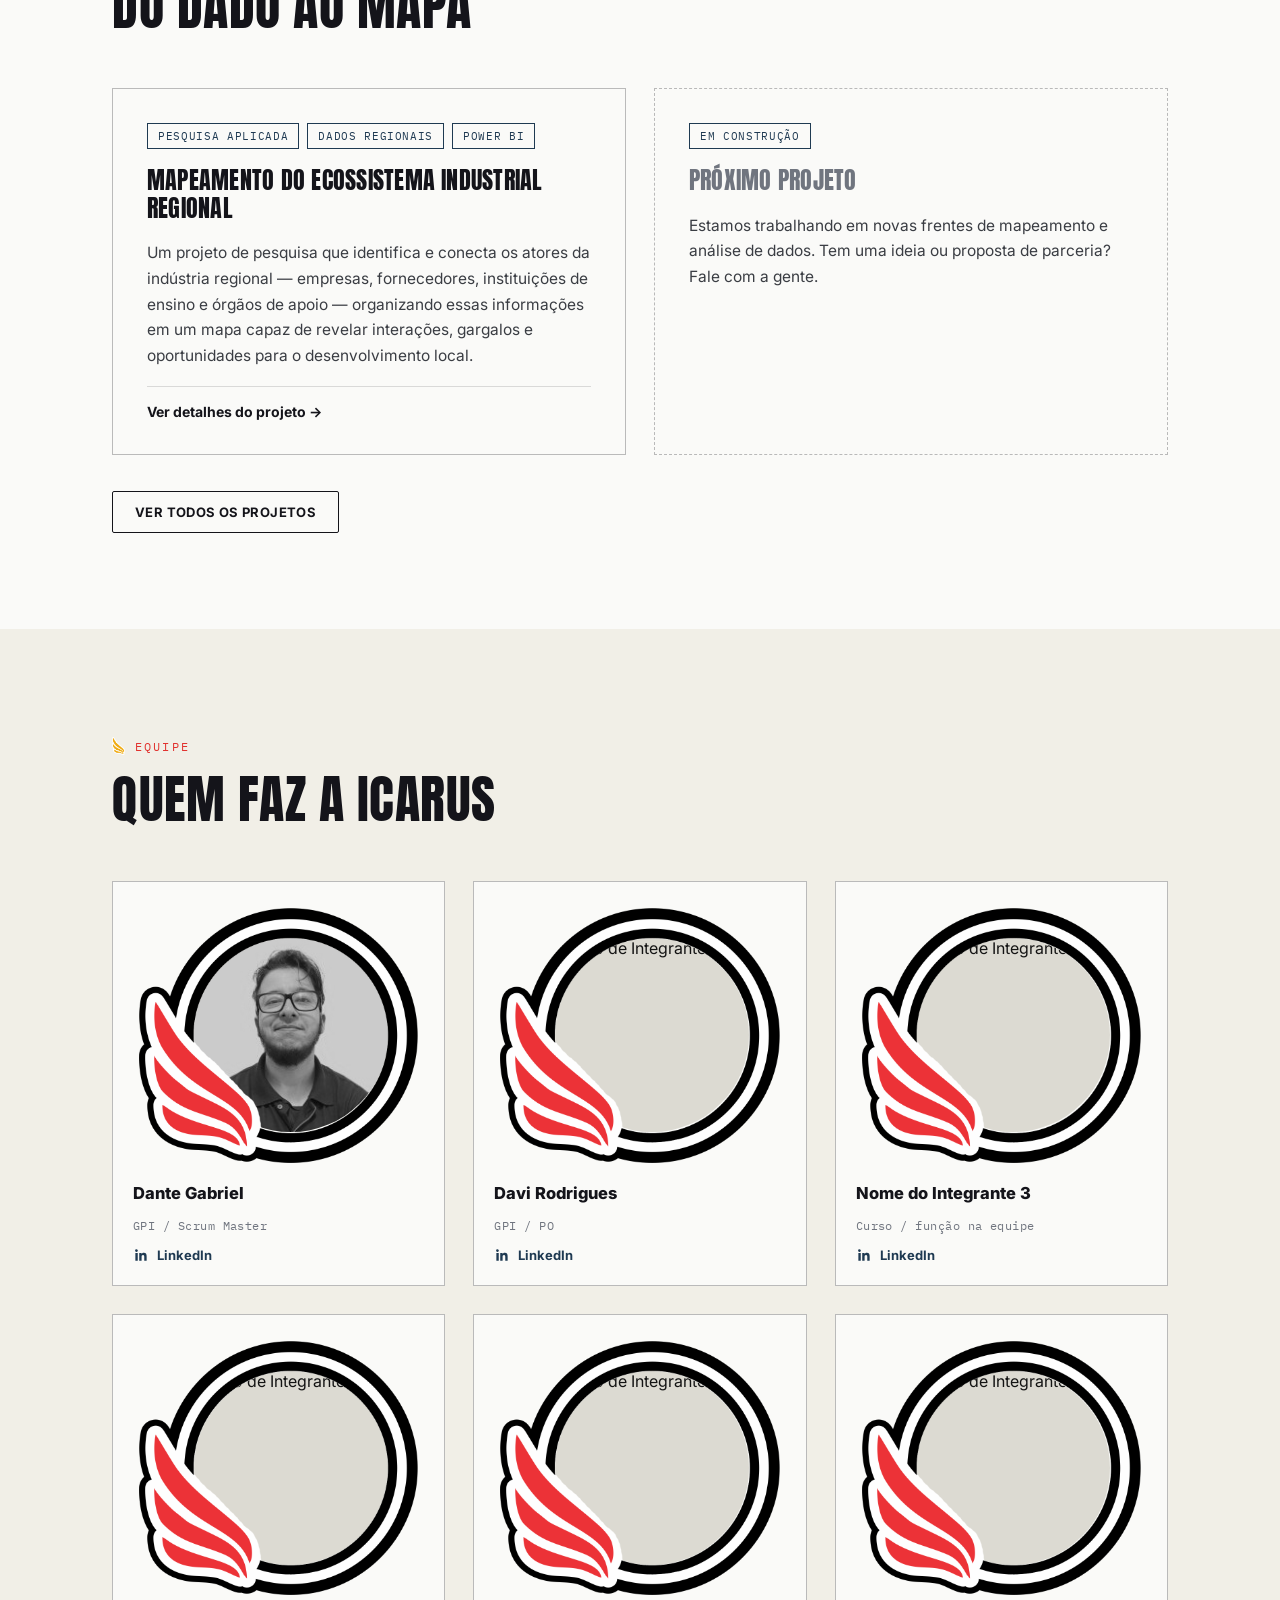
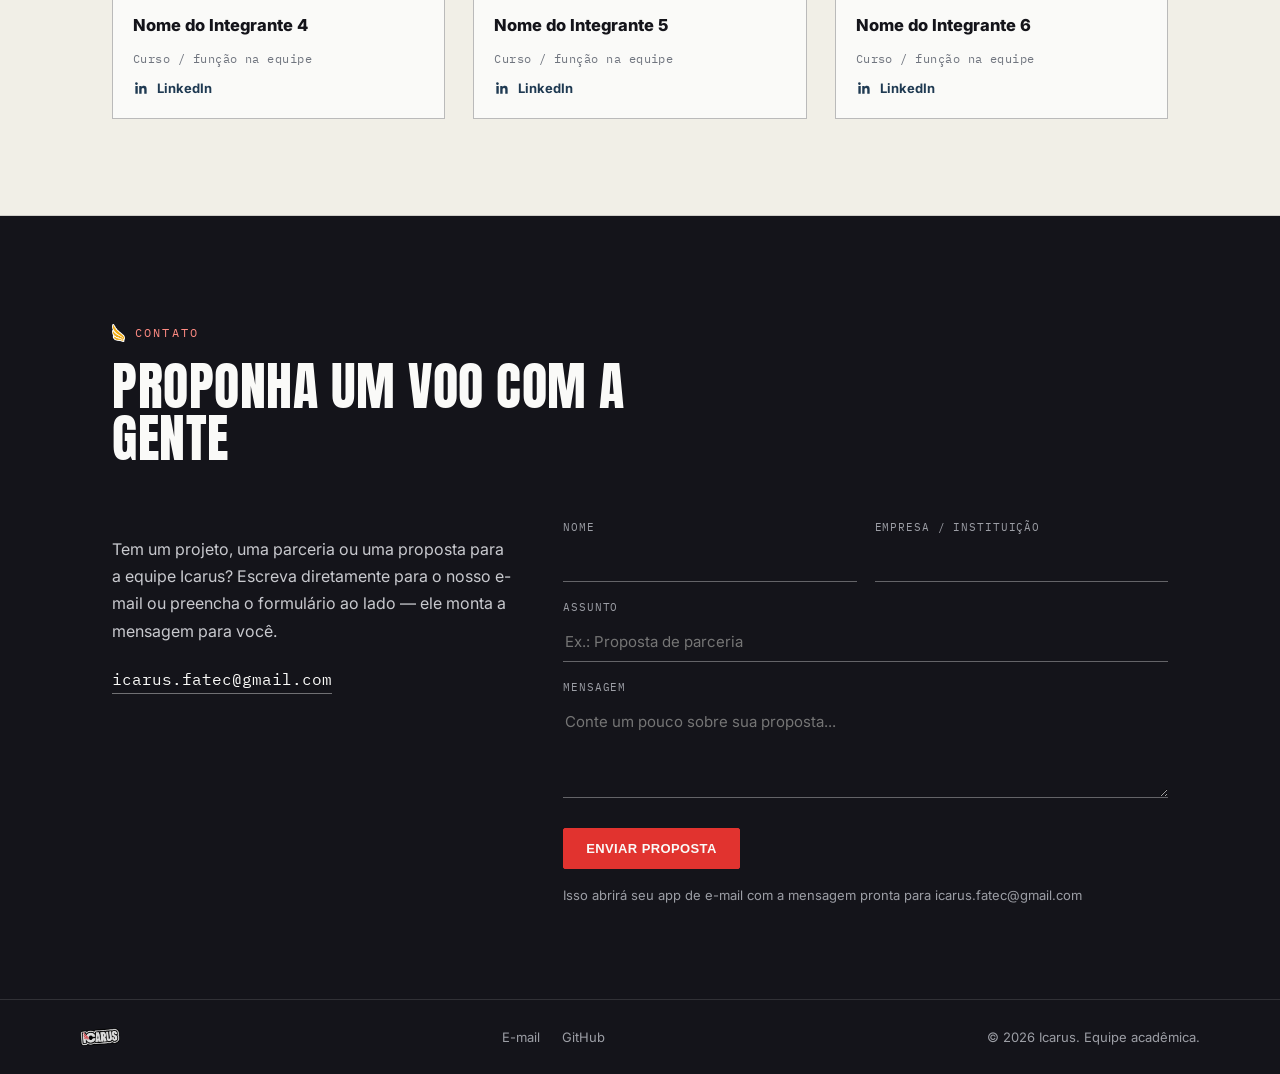
==== commit ecb7a659: "Update index.html" ====
--- a/index.html
+++ b/index.html
@@ -678,7 +678,7 @@
           <div class="member-photo-wrap">
             <div class="member-photo">
               <div class="photo-circle">
-                <img src="https://www.linkedin.com/in/ddavirodrigues/?lipi=urn%3Ali%3Apage%3Ad_flagship3_profile_view_base%3BB3lBsXzLTv%2BAqbU88gT%2BvA%3D%3D" alt="Foto de Integrante 2" onerror="this.onerror=null;this.src='fotos/placeholder-integrante.png';">
+                <img src="https://www.linkedin.com/in/ddavirodrigues/?lipi=urn%3Ali%3Apage%3Ad_flagship3_profile_view_base%3BB3lBsXzLTv%2BAqbU88gT%2BvA%3D%3D" alt="Foto de Integrante 2" onerror="this.onerror=null;this.src='https://www.linkedin.com/in/ddavirodrigues/?lipi=urn%3Ali%3Apage%3Ad_flagship3_profile_view_base%3BB3lBsXzLTv%2BAqbU88gT%2BvA%3D%3D';">
               </div>
               <img class="frame-overlay" src="fotos/FOTOSEQUIPEASA.png" alt="" aria-hidden="true">
             </div>
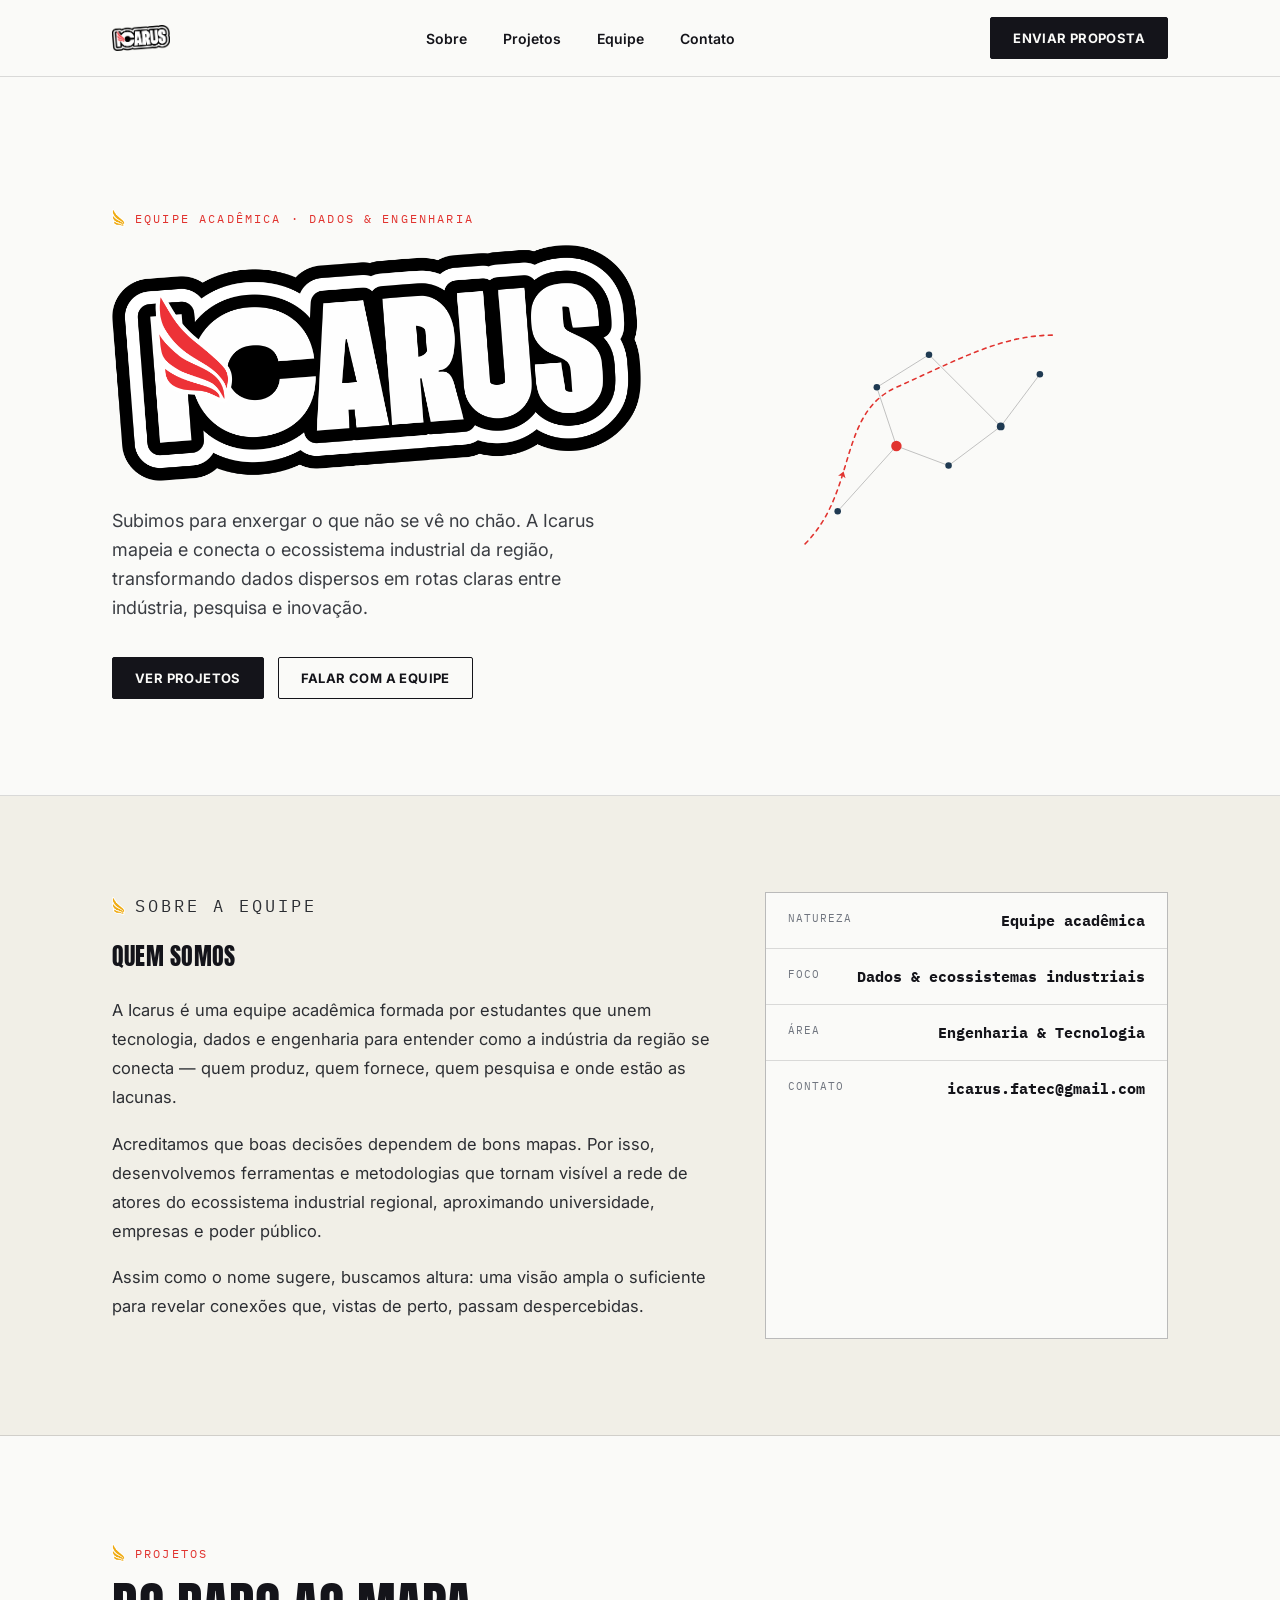
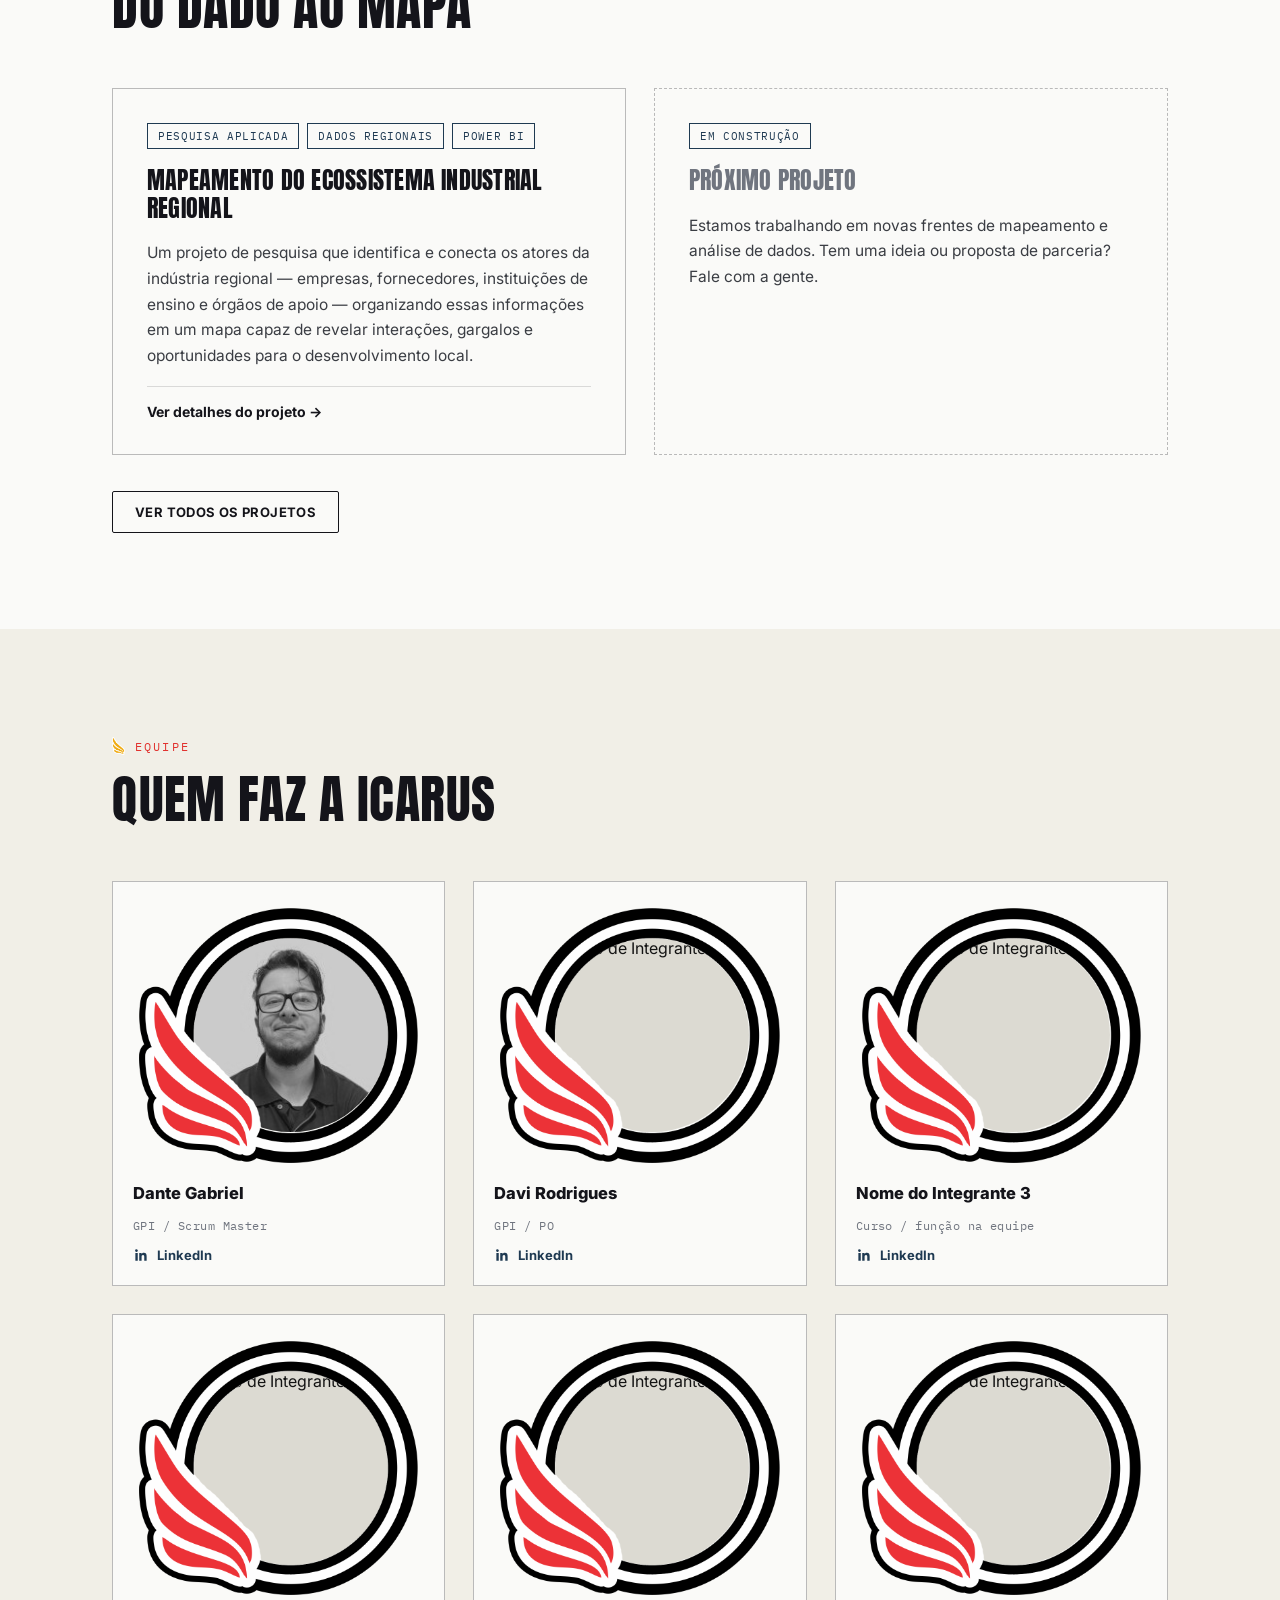
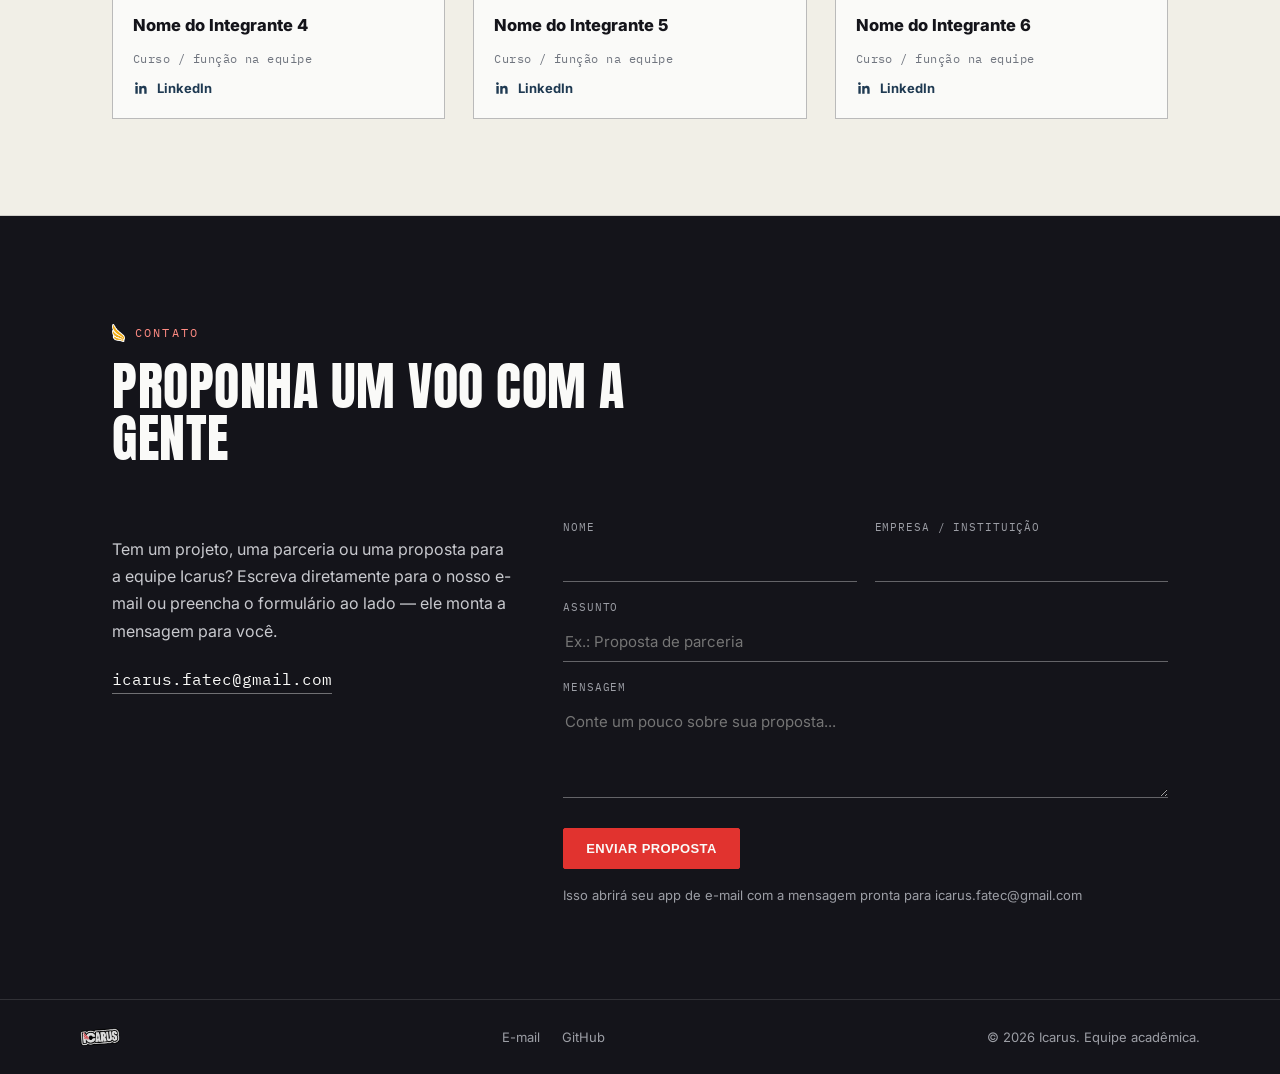
==== commit 14023c17: "Update member photo URL in index.html" ====
--- a/index.html
+++ b/index.html
@@ -678,7 +678,7 @@
           <div class="member-photo-wrap">
             <div class="member-photo">
               <div class="photo-circle">
-                <img src="https://www.linkedin.com/in/ddavirodrigues/?lipi=urn%3Ali%3Apage%3Ad_flagship3_profile_view_base%3BB3lBsXzLTv%2BAqbU88gT%2BvA%3D%3D" alt="Foto de Integrante 2" onerror="this.onerror=null;this.src='https://www.linkedin.com/in/ddavirodrigues/?lipi=urn%3Ali%3Apage%3Ad_flagship3_profile_view_base%3BB3lBsXzLTv%2BAqbU88gT%2BvA%3D%3D';">
+                <img src="https://media.licdn.com/dms/image/v2/D4D03AQHmm4PTnPH7vw/profile-displayphoto-crop_800_800/B4DZ5aS1wJKEAI-/0/1779631351212?e=1789603200&v=beta&t=PG9yD9_7fejjvxvAe1EAeYkNkcVRjM2WERssrA9kajM" alt="Foto de Integrante 2" onerror="this.onerror=null;this.src='fotos/placeholder-integrante.png';">
               </div>
               <img class="frame-overlay" src="fotos/FOTOSEQUIPEASA.png" alt="" aria-hidden="true">
             </div>
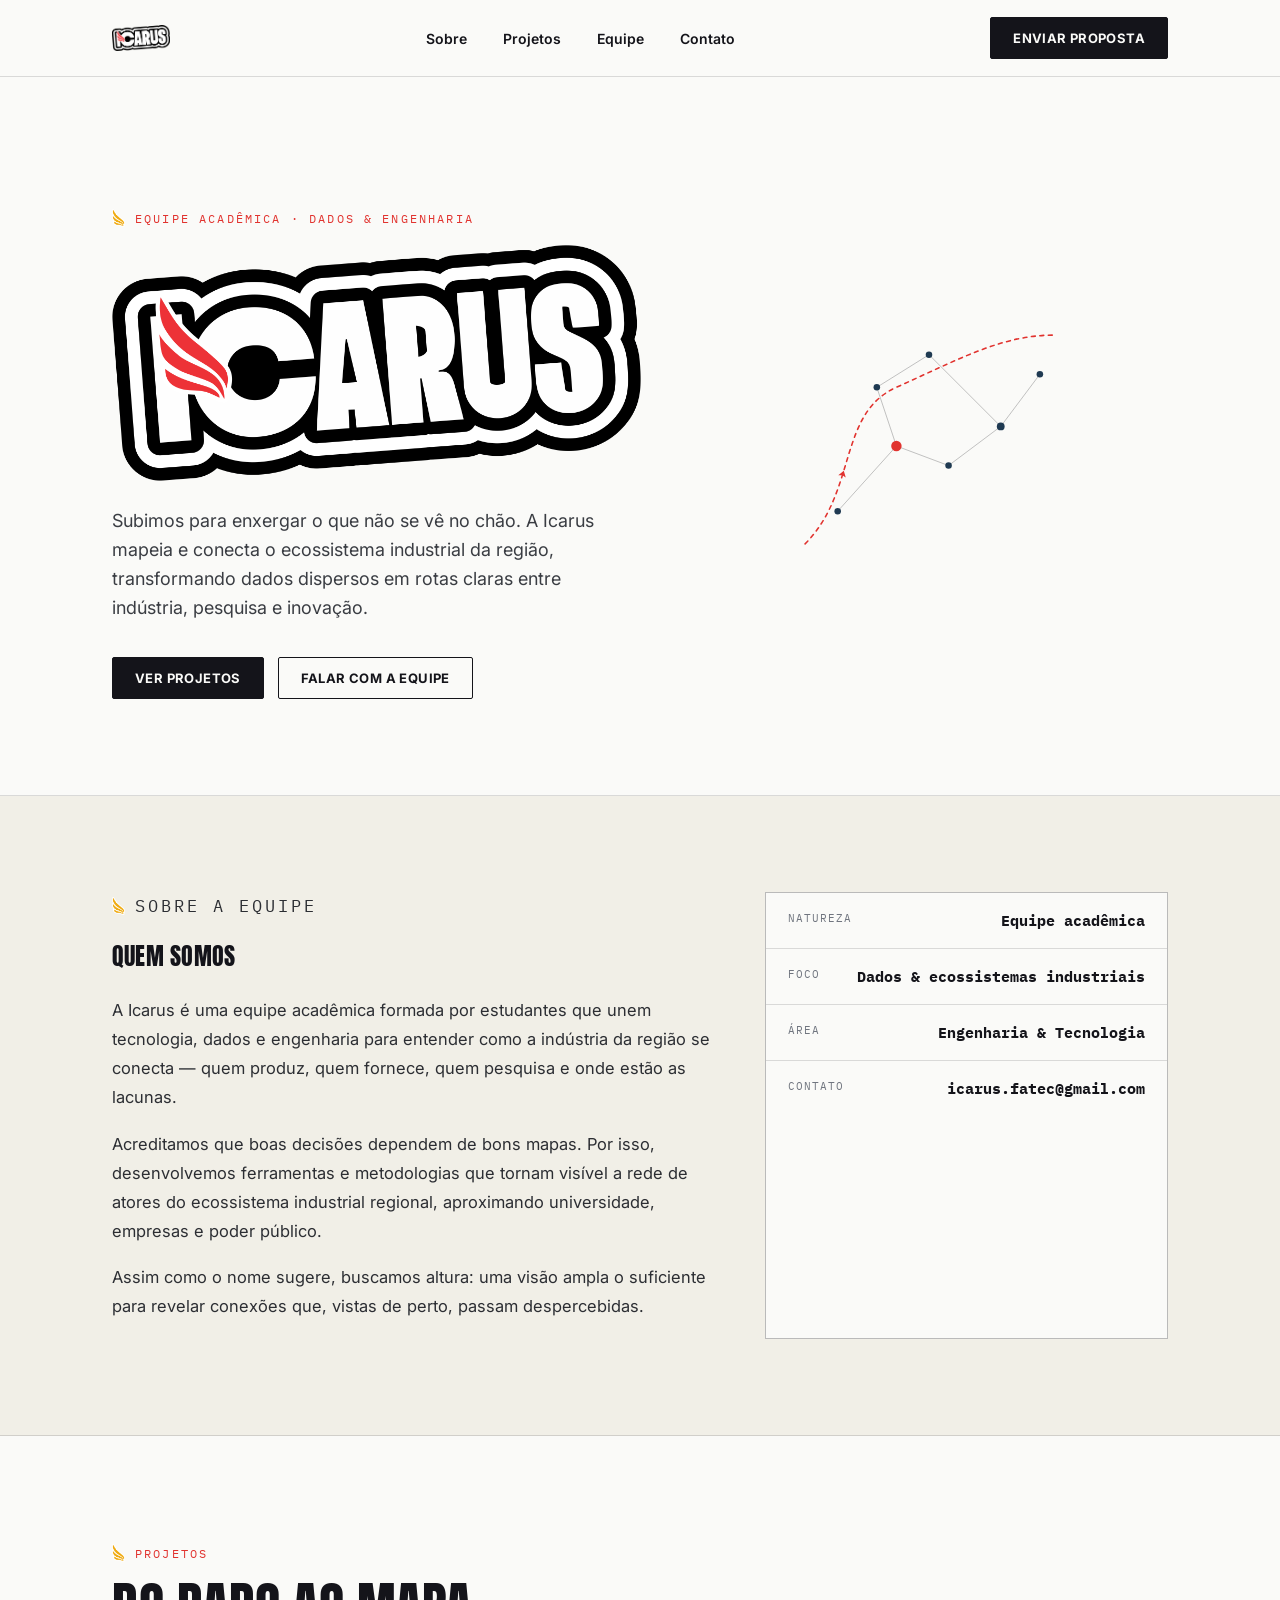
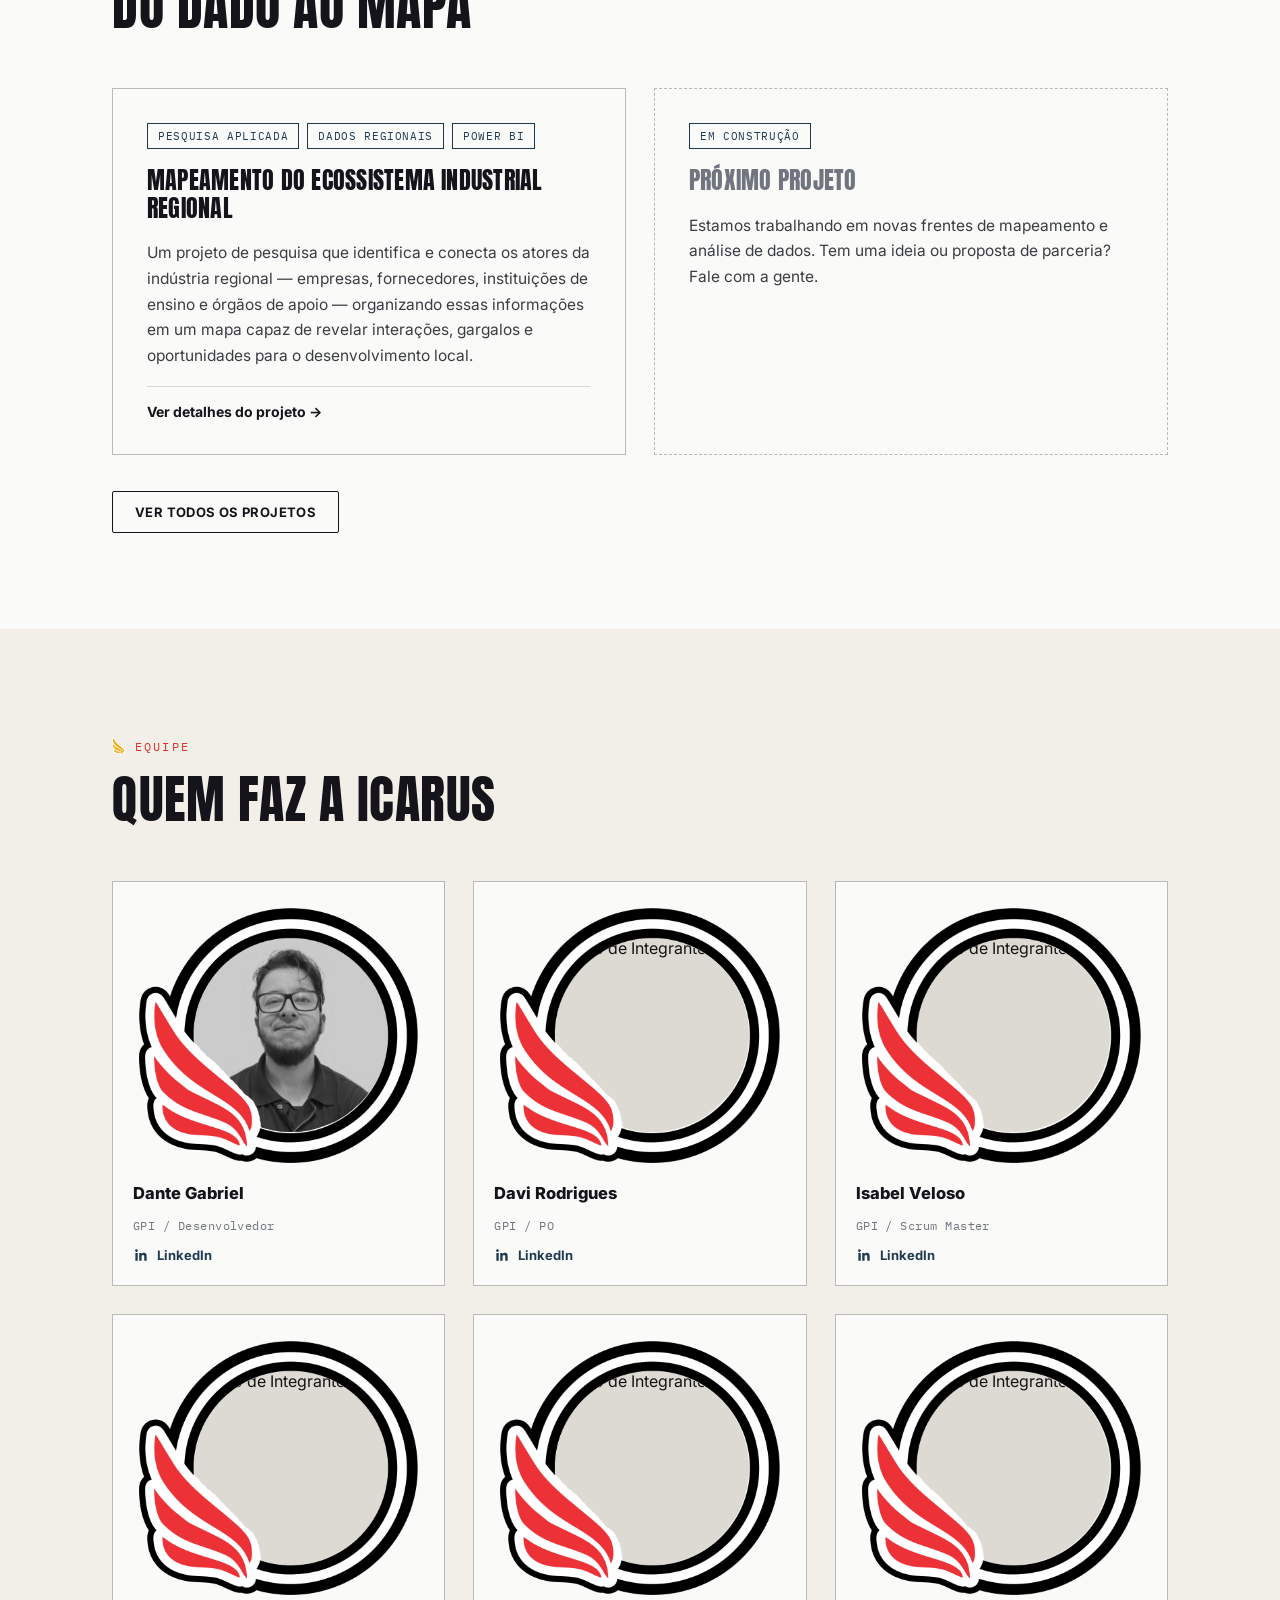
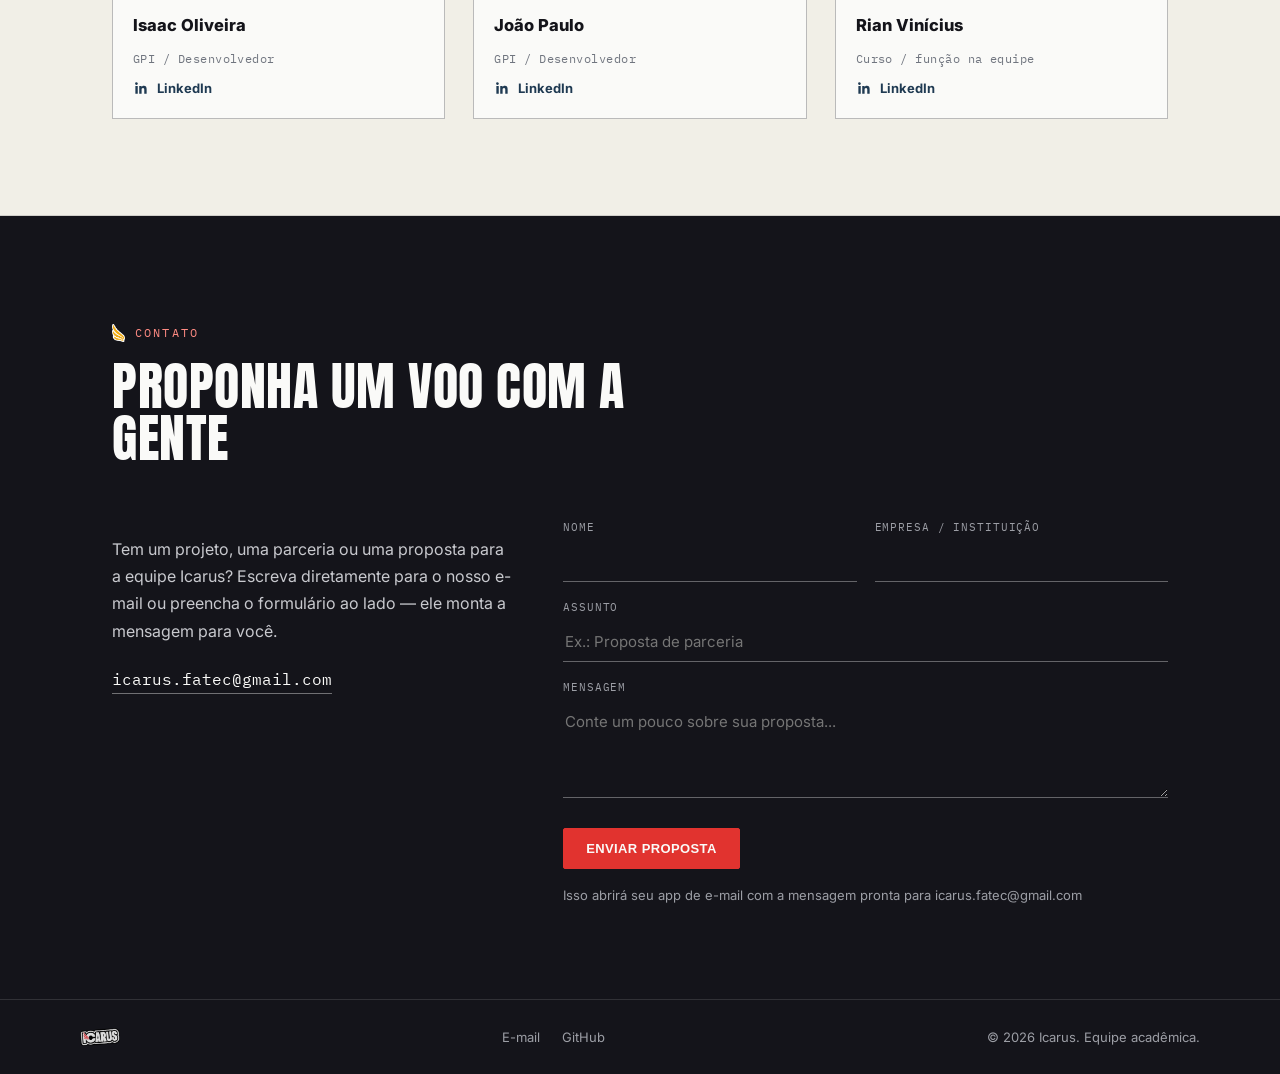
==== commit 6b195b63: "Update team member roles and LinkedIn links" ====
--- a/index.html
+++ b/index.html
@@ -666,7 +666,7 @@
           </div>
           <div class="member-info">
             <h3>Dante Gabriel </h3>
-            <p class="member-role">GPI / Scrum Master</p>
+            <p class="member-role">GPI / Desenvolvedor</p>
             <a class="member-linkedin" href="https://www.linkedin.com/in/dantegabriel/" target="_blank" rel="noopener">
               <svg viewBox="0 0 24 24"><path d="M20.45 20.45h-3.56v-5.57c0-1.33-.03-3.04-1.85-3.04-1.86 0-2.14 1.45-2.14 2.94v5.67H9.34V9h3.42v1.56h.05c.48-.9 1.64-1.85 3.38-1.85 3.6 0 4.27 2.37 4.27 5.46v6.28zM5.34 7.43a2.07 2.07 0 1 1 0-4.13 2.07 2.07 0 0 1 0 4.13zM7.12 20.45H3.56V9h3.56v11.45z"/></svg>
               LinkedIn
@@ -686,7 +686,7 @@
           <div class="member-info">
             <h3>Davi Rodrigues</h3>
             <p class="member-role">GPI / PO</p>
-            <a class="member-linkedin" href="#" target="_blank" rel="noopener">
+            <a class="member-linkedin" href="https://www.linkedin.com/in/ddavirodrigues/" target="_blank" rel="noopener">
               <svg viewBox="0 0 24 24"><path d="M20.45 20.45h-3.56v-5.57c0-1.33-.03-3.04-1.85-3.04-1.86 0-2.14 1.45-2.14 2.94v5.67H9.34V9h3.42v1.56h.05c.48-.9 1.64-1.85 3.38-1.85 3.6 0 4.27 2.37 4.27 5.46v6.28zM5.34 7.43a2.07 2.07 0 1 1 0-4.13 2.07 2.07 0 0 1 0 4.13zM7.12 20.45H3.56V9h3.56v11.45z"/></svg>
               LinkedIn
             </a>
@@ -697,15 +697,15 @@
           <div class="member-photo-wrap">
             <div class="member-photo">
               <div class="photo-circle">
-                <img src="fotos/integrante-3.jpg" alt="Foto de Integrante 3" onerror="this.onerror=null;this.src='fotos/placeholder-integrante.png';">
+                <img src="https://media.licdn.com/dms/image/v2/D4E35AQGrgX7yX8kMNQ/profile-framedphoto-shrink_800_800/B4EZUmrF0wGwAk-/0/1740110585413?e=1788390000&v=beta&t=nJ0W8LD-QzCNpYleZNMoVMZWcQnRIsHdDRpjKoC2NaE" alt="Foto de Integrante 3" onerror="this.onerror=null;this.src='fotos/placeholder-integrante.png';">
               </div>
               <img class="frame-overlay" src="fotos/FOTOSEQUIPEASA.png" alt="" aria-hidden="true">
             </div>
           </div>
           <div class="member-info">
-            <h3>Nome do Integrante 3</h3>
-            <p class="member-role">Curso / função na equipe</p>
-            <a class="member-linkedin" href="#" target="_blank" rel="noopener">
+            <h3>Isabel Veloso</h3>
+            <p class="member-role">GPI / Scrum Master</p>
+            <a class="member-linkedin" href="https://www.linkedin.com/in/isabel-veloso-667519266/" target="_blank" rel="noopener">
               <svg viewBox="0 0 24 24"><path d="M20.45 20.45h-3.56v-5.57c0-1.33-.03-3.04-1.85-3.04-1.86 0-2.14 1.45-2.14 2.94v5.67H9.34V9h3.42v1.56h.05c.48-.9 1.64-1.85 3.38-1.85 3.6 0 4.27 2.37 4.27 5.46v6.28zM5.34 7.43a2.07 2.07 0 1 1 0-4.13 2.07 2.07 0 0 1 0 4.13zM7.12 20.45H3.56V9h3.56v11.45z"/></svg>
               LinkedIn
             </a>
@@ -716,15 +716,15 @@
           <div class="member-photo-wrap">
             <div class="member-photo">
               <div class="photo-circle">
-                <img src="fotos/integrante-4.jpg" alt="Foto de Integrante 4" onerror="this.onerror=null;this.src='fotos/placeholder-integrante.png';">
+                <img src="https://media.licdn.com/dms/image/v2/D4D03AQH7Gewkb34wrQ/profile-displayphoto-shrink_800_800/B4DZT1viVbHIAo-/0/1739289667271?e=1789603200&v=beta&t=JY2YeYYuafgOW0wV1B2hUoAa3n9Egc5rPNUxZlyze6U" alt="Foto de Integrante 4" onerror="this.onerror=null;this.src='fotos/placeholder-integrante.png';">
               </div>
               <img class="frame-overlay" src="fotos/FOTOSEQUIPEASA.png" alt="" aria-hidden="true">
             </div>
           </div>
           <div class="member-info">
-            <h3>Nome do Integrante 4</h3>
-            <p class="member-role">Curso / função na equipe</p>
-            <a class="member-linkedin" href="#" target="_blank" rel="noopener">
+            <h3>Isaac Oliveira</h3>
+            <p class="member-role">GPI / Desenvolvedor</p>
+            <a class="member-linkedin" href="https://www.linkedin.com/in/isaaccavalcante08/" target="_blank" rel="noopener">
               <svg viewBox="0 0 24 24"><path d="M20.45 20.45h-3.56v-5.57c0-1.33-.03-3.04-1.85-3.04-1.86 0-2.14 1.45-2.14 2.94v5.67H9.34V9h3.42v1.56h.05c.48-.9 1.64-1.85 3.38-1.85 3.6 0 4.27 2.37 4.27 5.46v6.28zM5.34 7.43a2.07 2.07 0 1 1 0-4.13 2.07 2.07 0 0 1 0 4.13zM7.12 20.45H3.56V9h3.56v11.45z"/></svg>
               LinkedIn
             </a>
@@ -735,15 +735,15 @@
           <div class="member-photo-wrap">
             <div class="member-photo">
               <div class="photo-circle">
-                <img src="fotos/integrante-5.jpg" alt="Foto de Integrante 5" onerror="this.onerror=null;this.src='fotos/placeholder-integrante.png';">
+                <img src="https://media.licdn.com/dms/image/v2/D4D03AQESzH1WkqsOEA/profile-displayphoto-shrink_800_800/profile-displayphoto-shrink_800_800/0/1706907107050?e=1789603200&v=beta&t=PtZb3Rhg1kWrkfYxEKSrhl6lkO2eJUKqxLBPOWf_E8I" alt="Foto de Integrante 5" onerror="this.onerror=null;this.src='fotos/placeholder-integrante.png';">
               </div>
               <img class="frame-overlay" src="fotos/FOTOSEQUIPEASA.png" alt="" aria-hidden="true">
             </div>
           </div>
           <div class="member-info">
-            <h3>Nome do Integrante 5</h3>
-            <p class="member-role">Curso / função na equipe</p>
-            <a class="member-linkedin" href="#" target="_blank" rel="noopener">
+            <h3>João Paulo</h3>
+            <p class="member-role">GPI / Desenvolvedor</p>
+            <a class="member-linkedin" href="https://www.linkedin.com/in/jo%C3%A3o-paulo-ribeiro-sepulveda-07a516220/" target="_blank" rel="noopener">
               <svg viewBox="0 0 24 24"><path d="M20.45 20.45h-3.56v-5.57c0-1.33-.03-3.04-1.85-3.04-1.86 0-2.14 1.45-2.14 2.94v5.67H9.34V9h3.42v1.56h.05c.48-.9 1.64-1.85 3.38-1.85 3.6 0 4.27 2.37 4.27 5.46v6.28zM5.34 7.43a2.07 2.07 0 1 1 0-4.13 2.07 2.07 0 0 1 0 4.13zM7.12 20.45H3.56V9h3.56v11.45z"/></svg>
               LinkedIn
             </a>
@@ -754,15 +754,15 @@
           <div class="member-photo-wrap">
             <div class="member-photo">
               <div class="photo-circle">
-                <img src="fotos/integrante-6.jpg" alt="Foto de Integrante 6" onerror="this.onerror=null;this.src='fotos/placeholder-integrante.png';">
+                <img src="https://media.licdn.com/dms/image/v2/D4D03AQFRFQGk1_0X4w/profile-displayphoto-shrink_800_800/profile-displayphoto-shrink_800_800/0/1708559313322?e=1789603200&v=beta&t=reiE_8tYJUuz7_ociyTx-mKUfnUUx9zivyUlTBMFFKA" alt="Foto de Integrante 6" onerror="this.onerror=null;this.src='fotos/placeholder-integrante.png';">
               </div>
               <img class="frame-overlay" src="fotos/FOTOSEQUIPEASA.png" alt="" aria-hidden="true">
             </div>
           </div>
           <div class="member-info">
-            <h3>Nome do Integrante 6</h3>
+            <h3>Rian Vinícius</h3>
             <p class="member-role">Curso / função na equipe</p>
-            <a class="member-linkedin" href="#" target="_blank" rel="noopener">
+            <a class="member-linkedin" href="https://www.linkedin.com/in/rian-vin%C3%ADcius-9b16a8292/" target="_blank" rel="noopener">
               <svg viewBox="0 0 24 24"><path d="M20.45 20.45h-3.56v-5.57c0-1.33-.03-3.04-1.85-3.04-1.86 0-2.14 1.45-2.14 2.94v5.67H9.34V9h3.42v1.56h.05c.48-.9 1.64-1.85 3.38-1.85 3.6 0 4.27 2.37 4.27 5.46v6.28zM5.34 7.43a2.07 2.07 0 1 1 0-4.13 2.07 2.07 0 0 1 0 4.13zM7.12 20.45H3.56V9h3.56v11.45z"/></svg>
               LinkedIn
             </a>
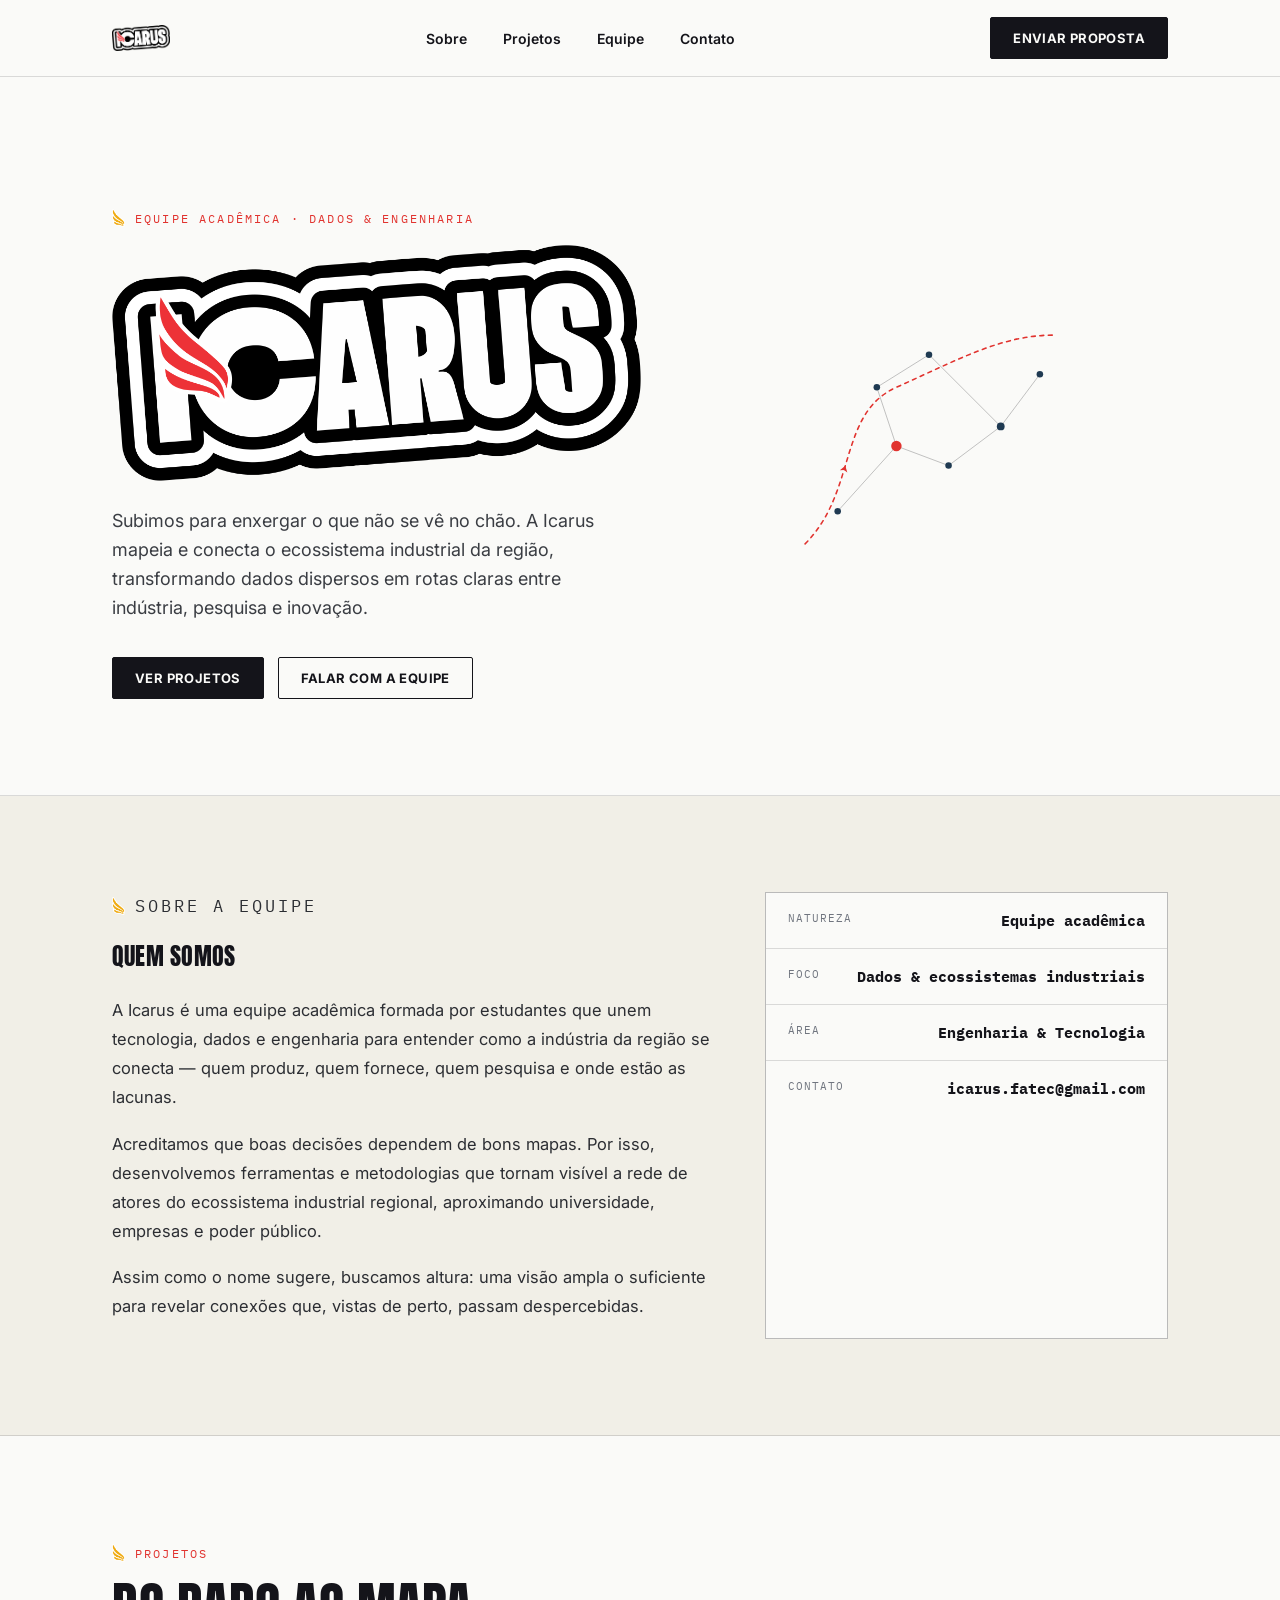
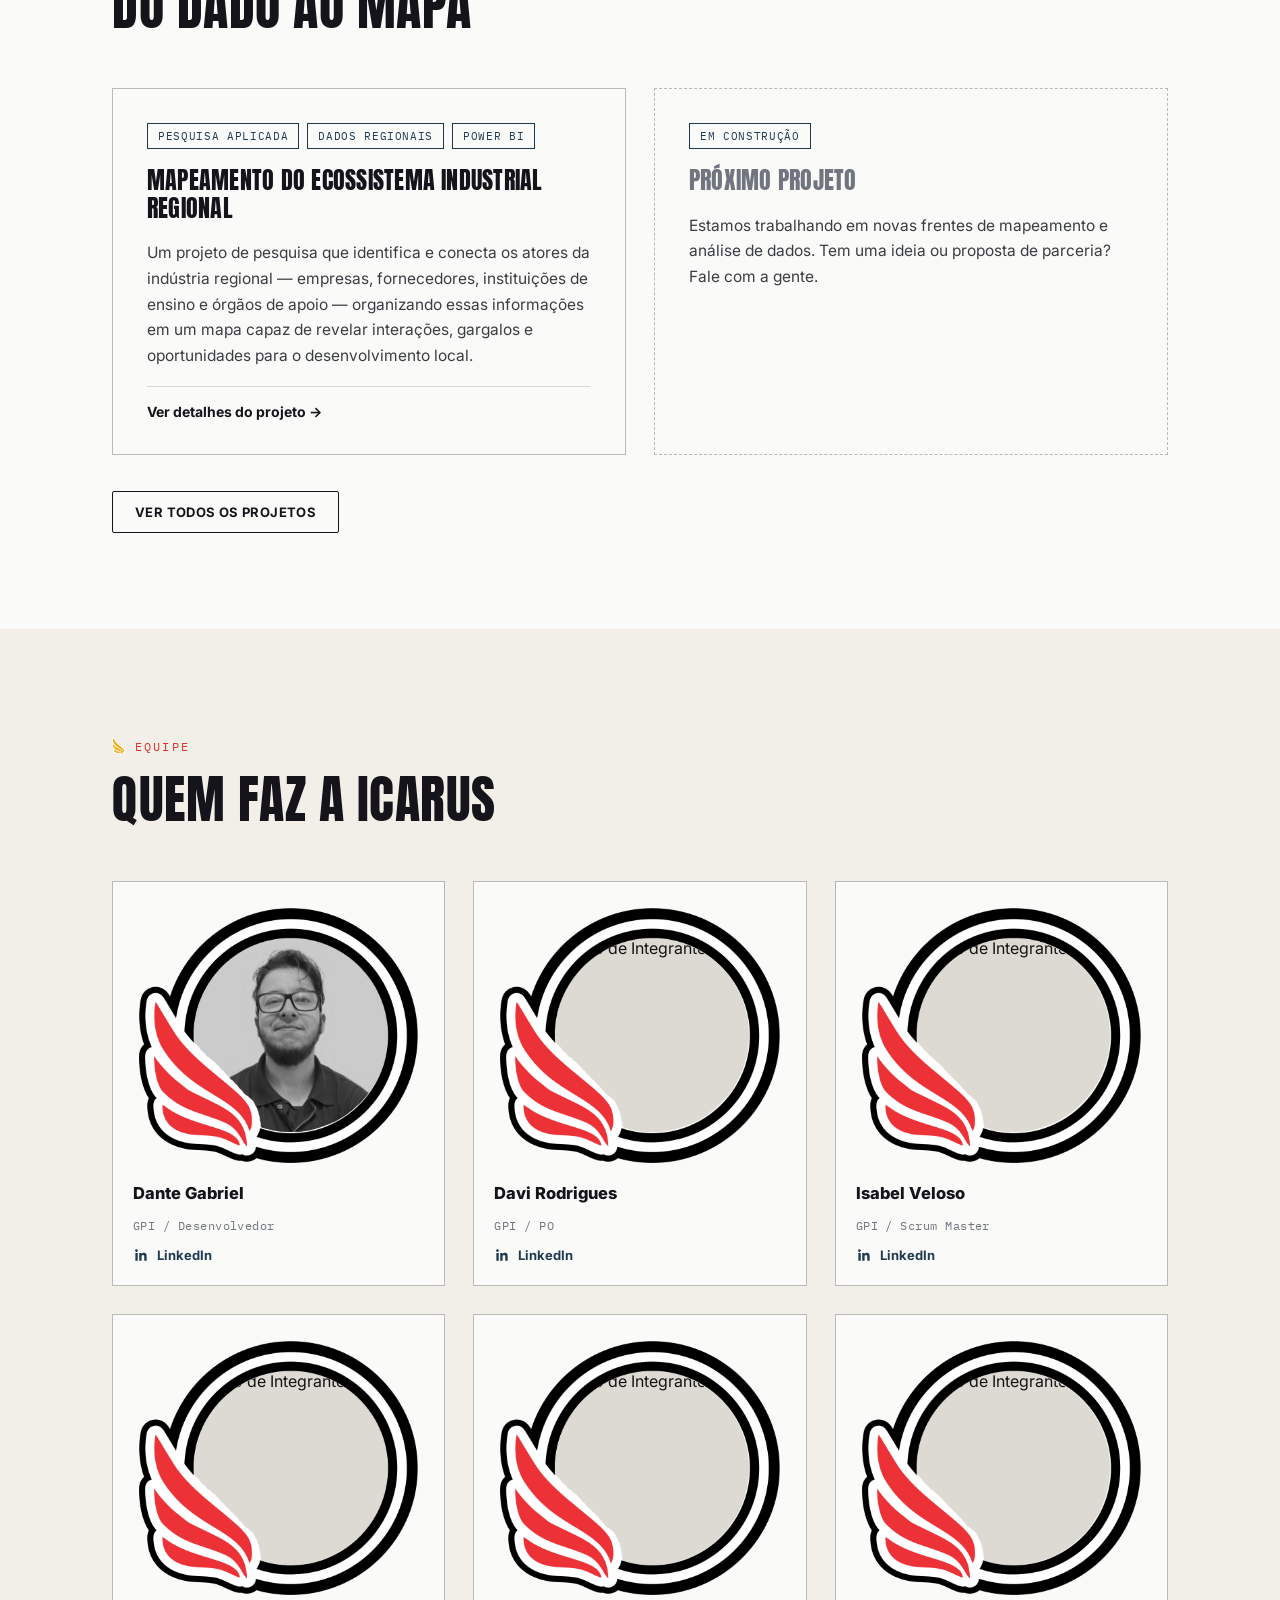
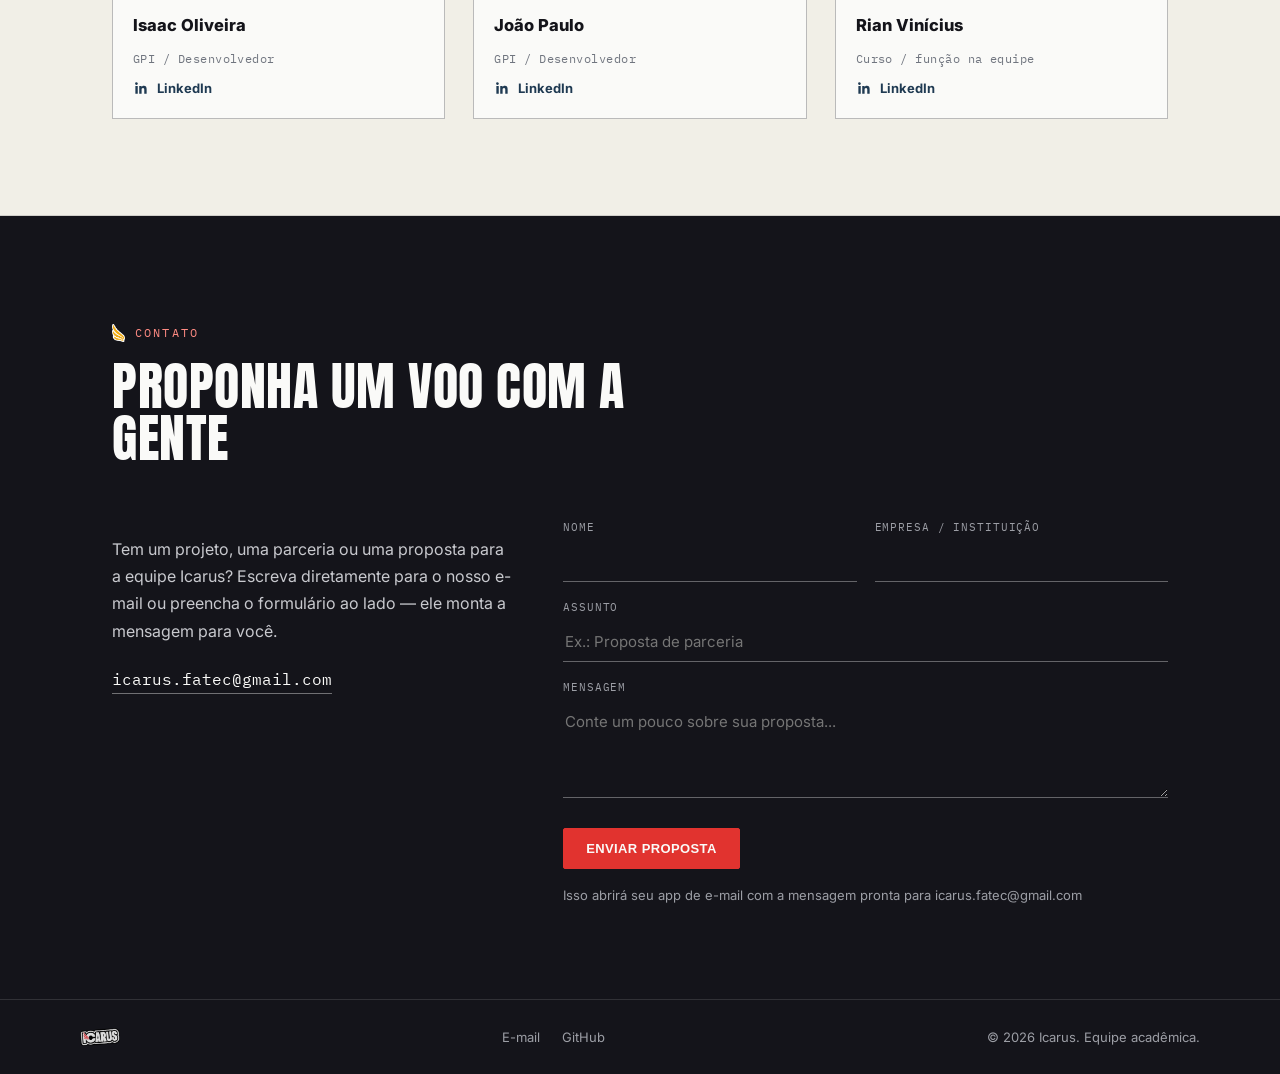
==== commit a7b29c34: "Update member photo source in index.html" ====
--- a/index.html
+++ b/index.html
@@ -716,7 +716,7 @@
           <div class="member-photo-wrap">
             <div class="member-photo">
               <div class="photo-circle">
-                <img src="https://media.licdn.com/dms/image/v2/D4D03AQH7Gewkb34wrQ/profile-displayphoto-shrink_800_800/B4DZT1viVbHIAo-/0/1739289667271?e=1789603200&v=beta&t=JY2YeYYuafgOW0wV1B2hUoAa3n9Egc5rPNUxZlyze6U" alt="Foto de Integrante 4" onerror="this.onerror=null;this.src='fotos/placeholder-integrante.png';">
+                <img src="https://media.licdn.com/dms/image/v2/D4D03AQEB1tzmwd8Zxg/profile-displayphoto-scale_200_200/B4DaBAkHCkJEAc-/0/1787789604063?e=1789603200&v=beta&t=WKyMwcHWx8M2s1dmenkxC_-gF1GUCIkstXKKoPQOAFU" alt="Foto de Integrante 4" onerror="this.onerror=null;this.src='fotos/placeholder-integrante.png';">
               </div>
               <img class="frame-overlay" src="fotos/FOTOSEQUIPEASA.png" alt="" aria-hidden="true">
             </div>
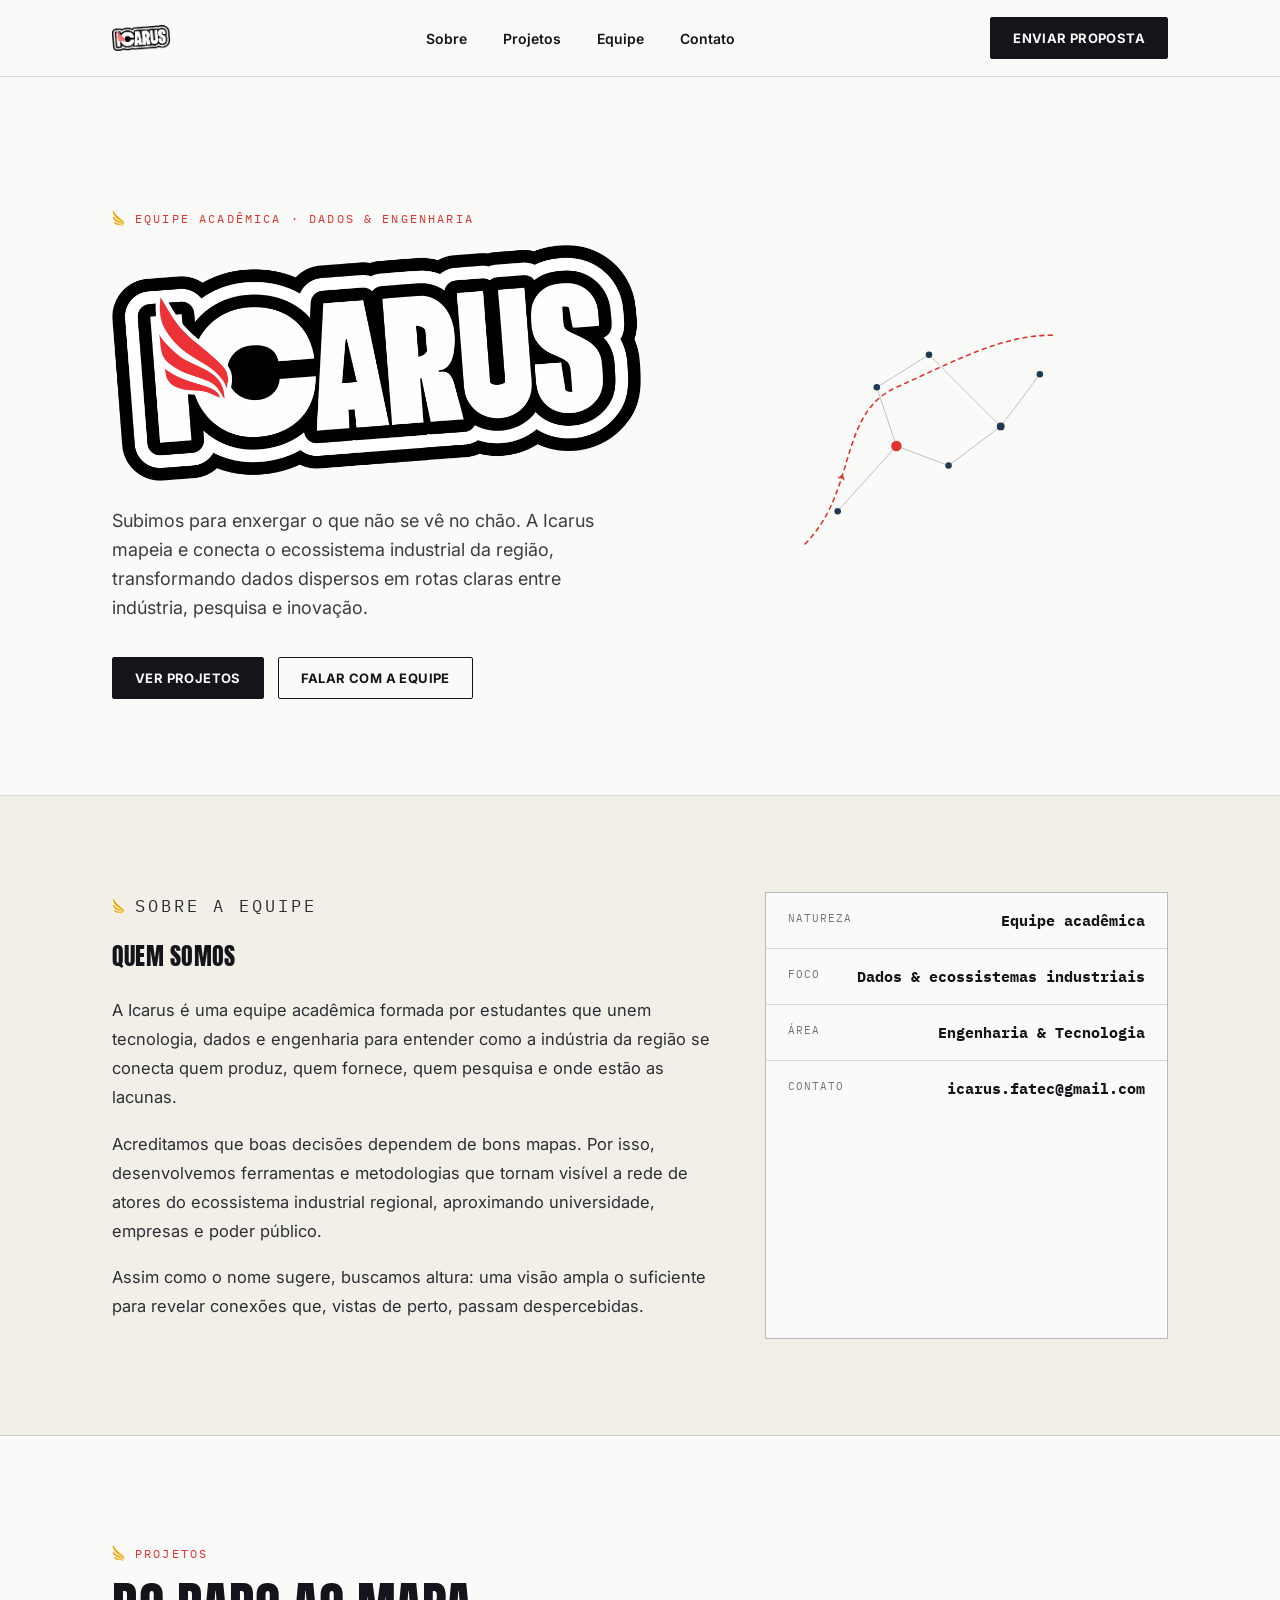
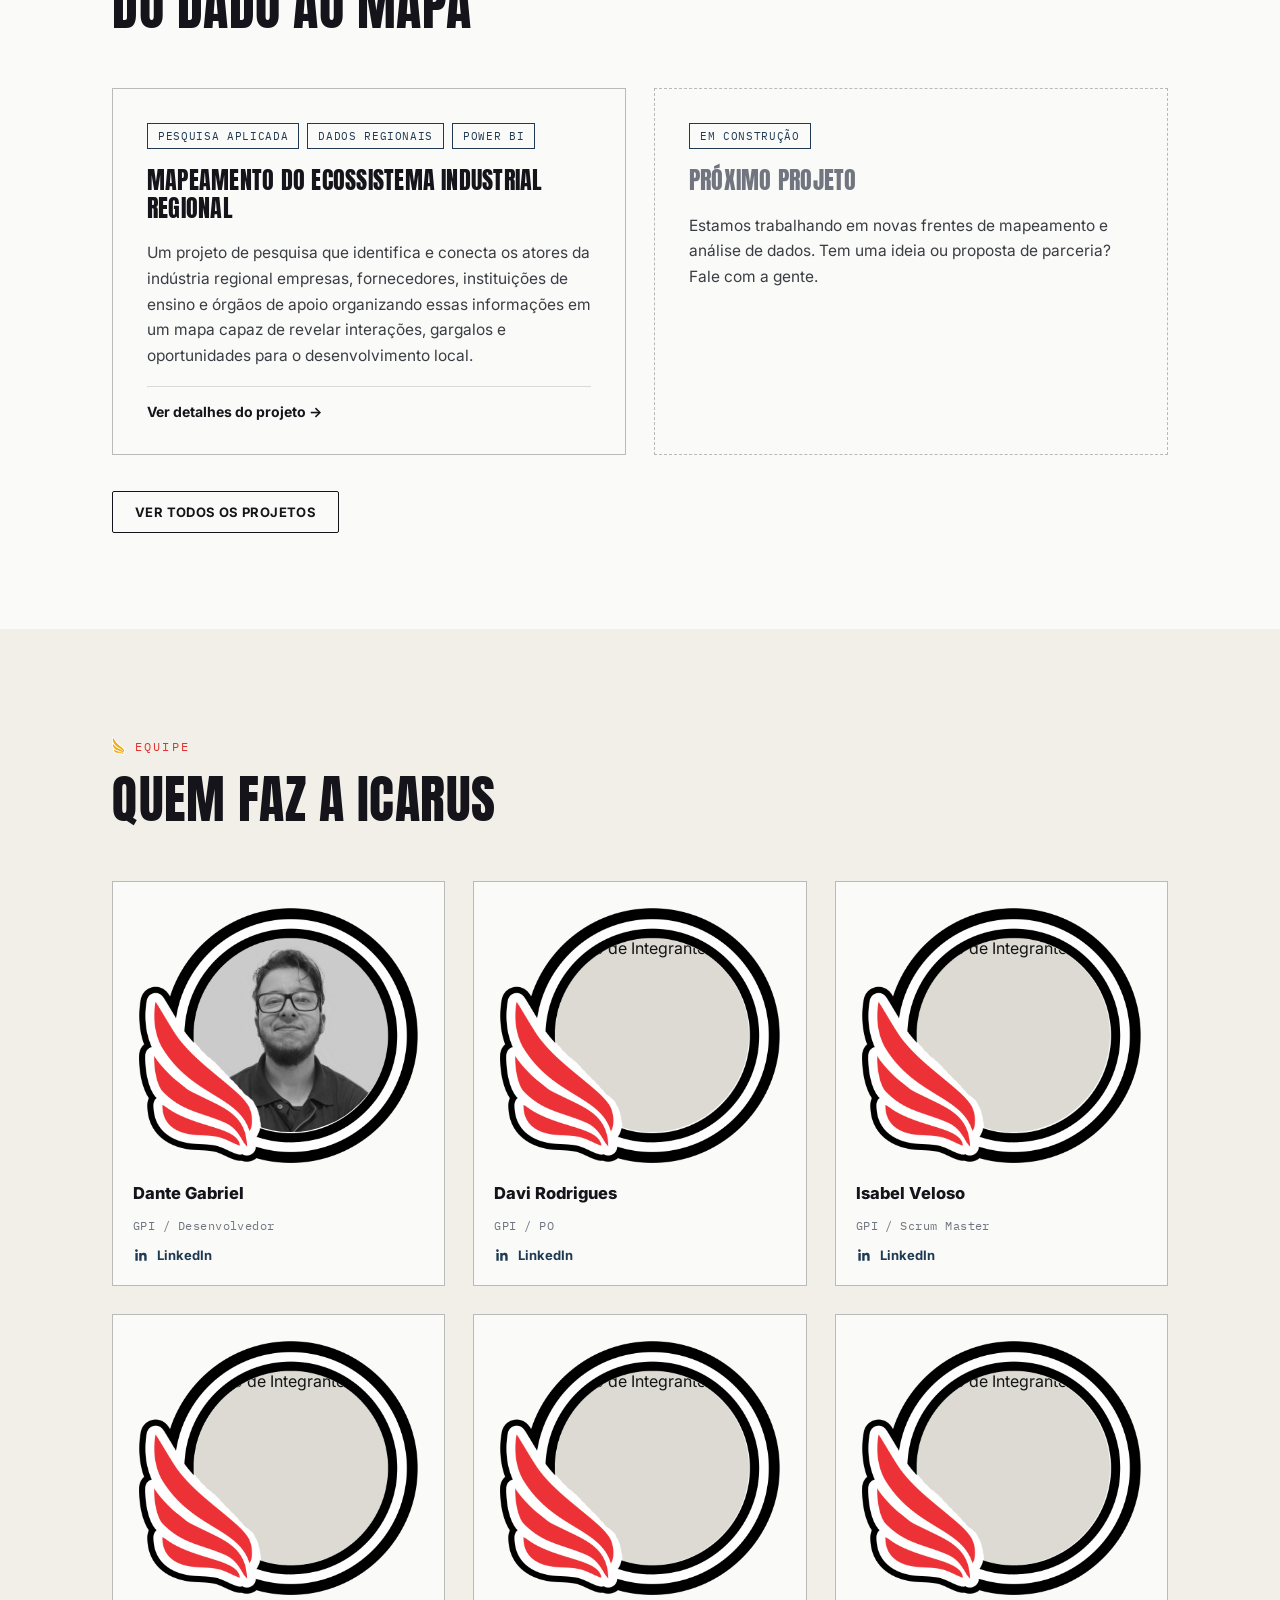
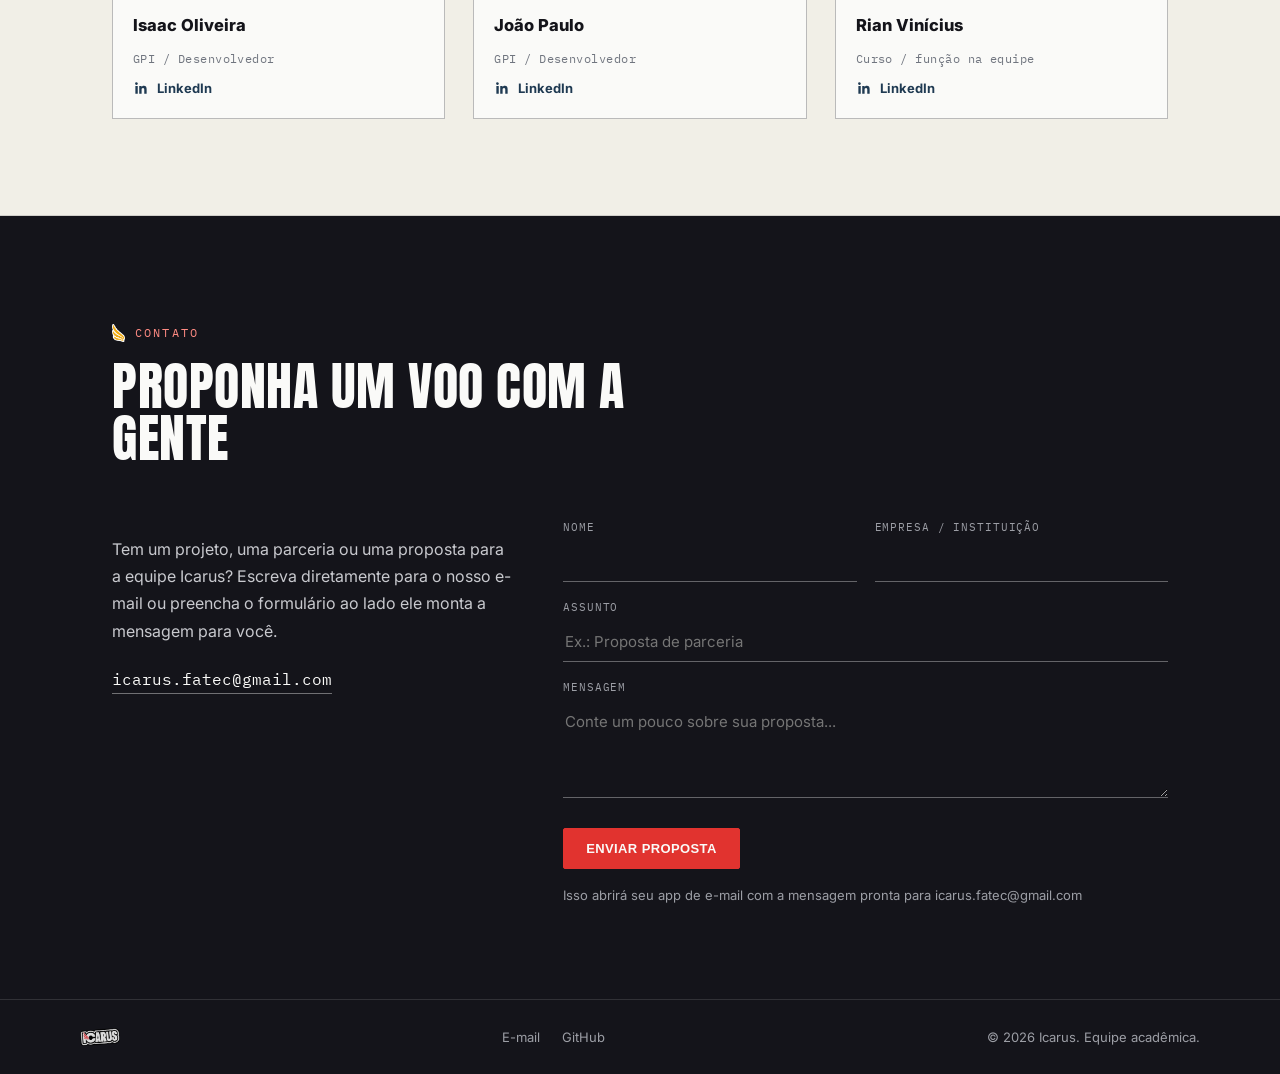
==== commit b5f885ba: "Fix punctuation and spacing in index.html content" ====
--- a/index.html
+++ b/index.html
@@ -600,7 +600,7 @@
         <div class="sobre-text">
           <p class="eyebrow" src="fotos/ASA.png" >Sobre a equipe</p>
           <h2 style="margin-bottom:22px;">Quem somos</h2>
-          <p>A Icarus é uma equipe acadêmica formada por estudantes que unem tecnologia, dados e engenharia para entender como a indústria da região se conecta — quem produz, quem fornece, quem pesquisa e onde estão as lacunas.</p>
+          <p>A Icarus é uma equipe acadêmica formada por estudantes que unem tecnologia, dados e engenharia para entender como a indústria da região se conecta   quem produz, quem fornece, quem pesquisa e onde estão as lacunas.</p>
           <p>Acreditamos que boas decisões dependem de bons mapas. Por isso, desenvolvemos ferramentas e metodologias que tornam visível a rede de atores do ecossistema industrial regional, aproximando universidade, empresas e poder público.</p>
           <p>Assim como o nome sugere, buscamos altura: uma visão ampla o suficiente para revelar conexões que, vistas de perto, passam despercebidas.</p>
         </div>
@@ -630,7 +630,7 @@
             <span class="tag">Power BI</span>
           </div>
           <h3>Mapeamento do Ecossistema Industrial Regional</h3>
-          <p>Um projeto de pesquisa que identifica e conecta os atores da indústria regional — empresas, fornecedores, instituições de ensino e órgãos de apoio — organizando essas informações em um mapa capaz de revelar interações, gargalos e oportunidades para o desenvolvimento local.</p>
+          <p>Um projeto de pesquisa que identifica e conecta os atores da indústria regional   empresas, fornecedores, instituições de ensino e órgãos de apoio   organizando essas informações em um mapa capaz de revelar interações, gargalos e oportunidades para o desenvolvimento local.</p>
           <a class="cardlink" href="projetos.html#mapeamento">
             Ver detalhes do projeto &rarr;
           </a>
@@ -781,7 +781,7 @@
       </div>
       <div class="contact-grid">
         <div class="contact-info">
-          <p>Tem um projeto, uma parceria ou uma proposta para a equipe Icarus? Escreva diretamente para o nosso e-mail ou preencha o formulário ao lado — ele monta a mensagem para você.</p>
+          <p>Tem um projeto, uma parceria ou uma proposta para a equipe Icarus? Escreva diretamente para o nosso e-mail ou preencha o formulário ao lado   ele monta a mensagem para você.</p>
           <a class="maillink" href="mailto:icarus.fatec@gmail.com">icarus.fatec@gmail.com</a>
         </div>
         <form class="proposal" id="proposalForm">
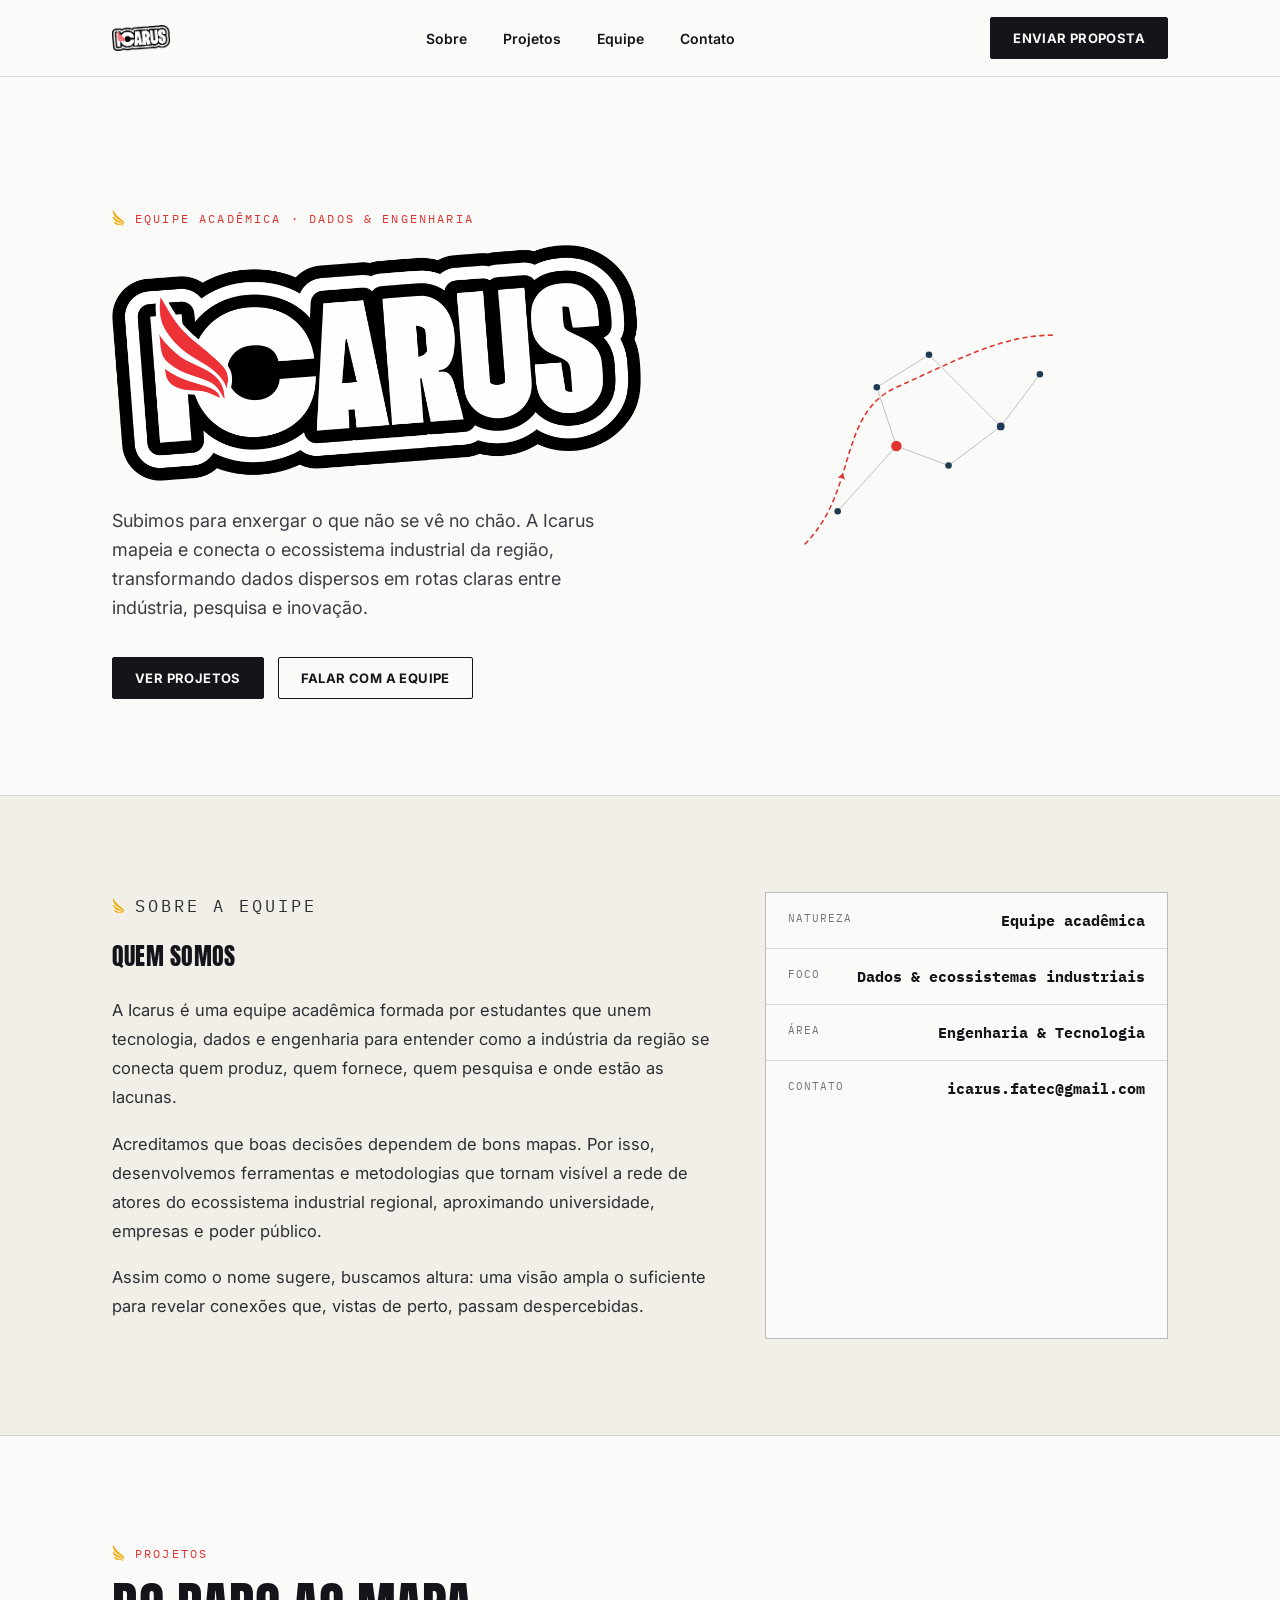
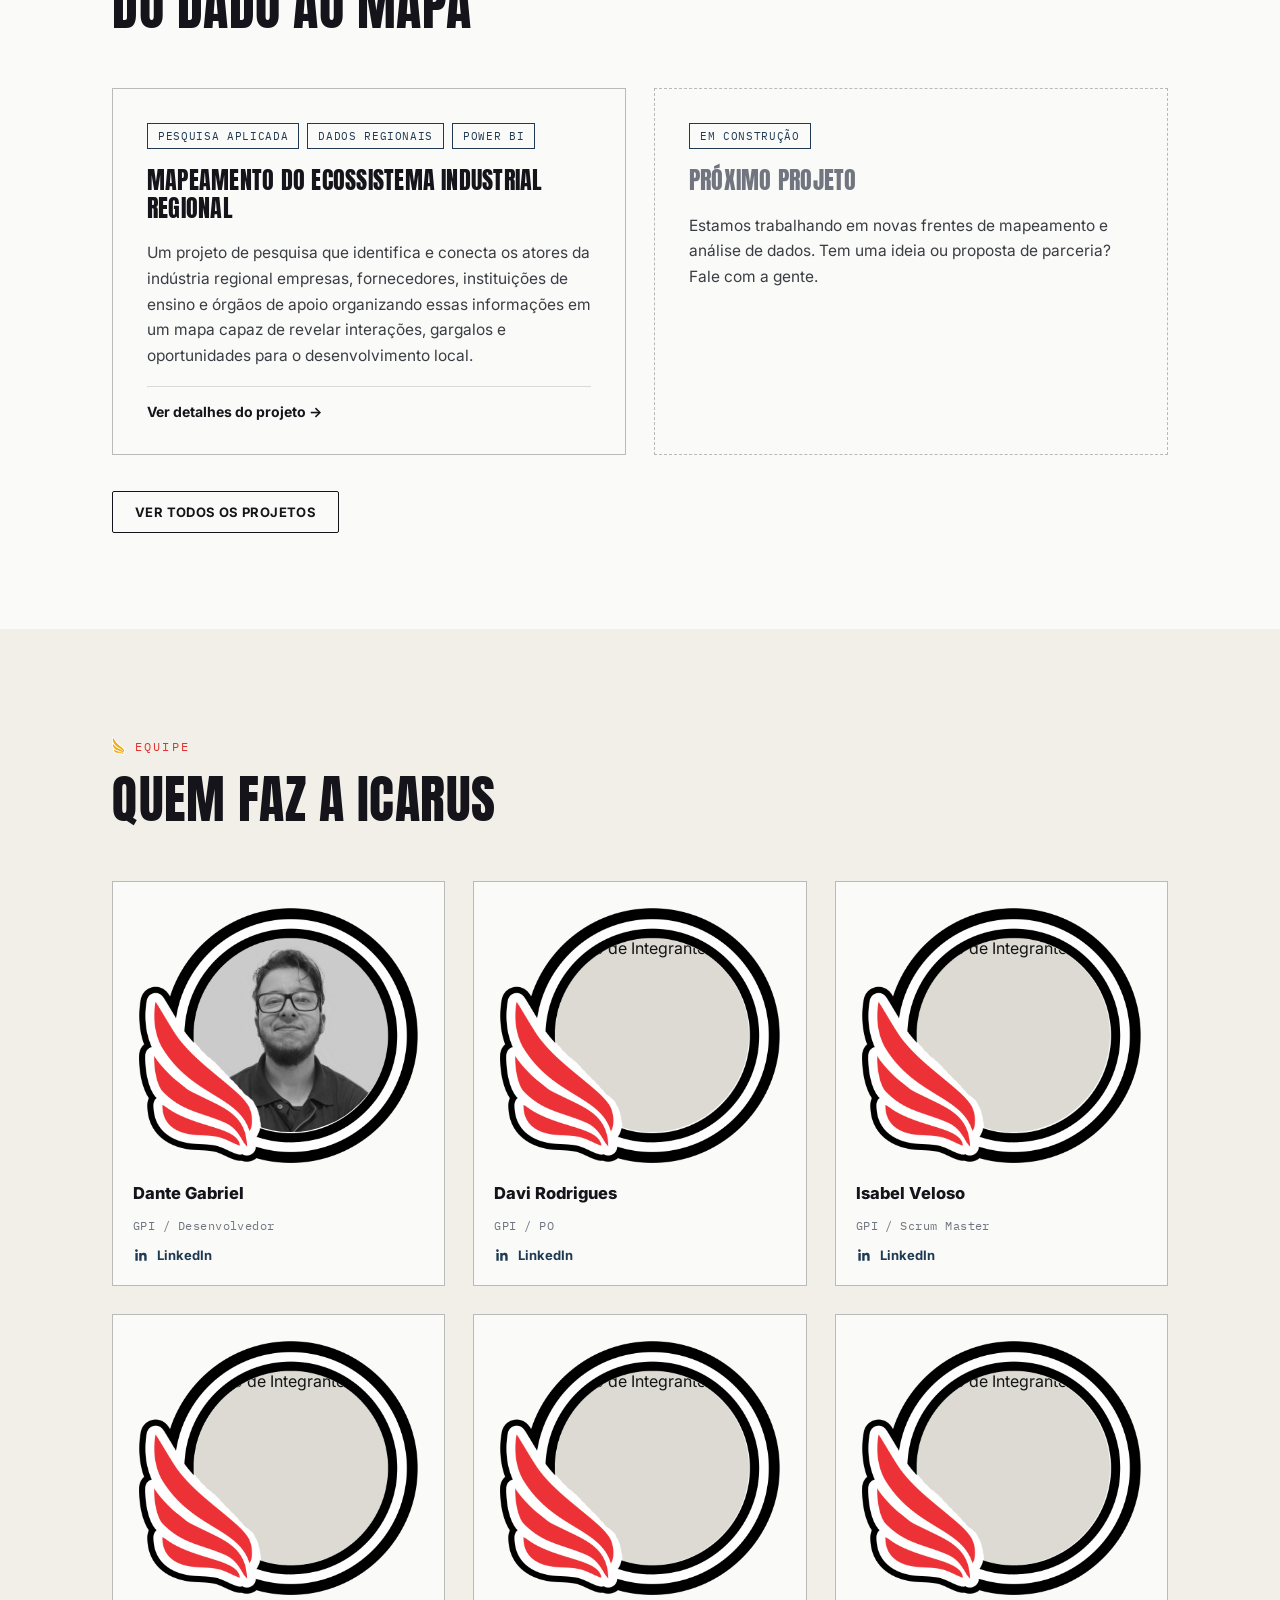
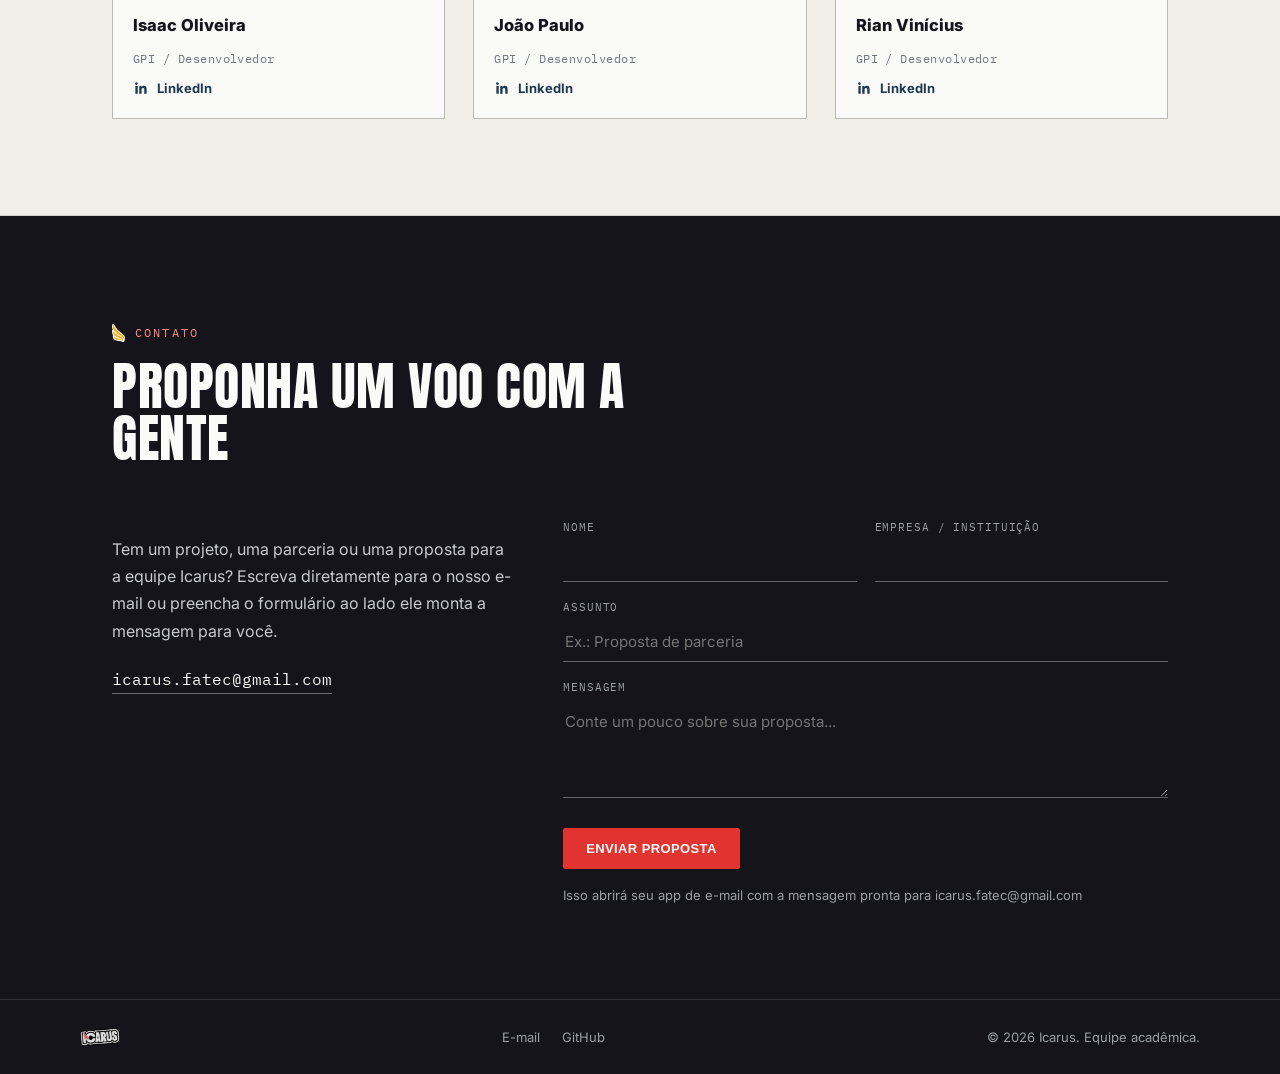
==== commit 7f7f1379: "Update member role for Rian Vinícius" ====
--- a/index.html
+++ b/index.html
@@ -761,7 +761,7 @@
           </div>
           <div class="member-info">
             <h3>Rian Vinícius</h3>
-            <p class="member-role">Curso / função na equipe</p>
+            <p class="member-role">GPI / Desenvolvedor</p>
             <a class="member-linkedin" href="https://www.linkedin.com/in/rian-vin%C3%ADcius-9b16a8292/" target="_blank" rel="noopener">
               <svg viewBox="0 0 24 24"><path d="M20.45 20.45h-3.56v-5.57c0-1.33-.03-3.04-1.85-3.04-1.86 0-2.14 1.45-2.14 2.94v5.67H9.34V9h3.42v1.56h.05c.48-.9 1.64-1.85 3.38-1.85 3.6 0 4.27 2.37 4.27 5.46v6.28zM5.34 7.43a2.07 2.07 0 1 1 0-4.13 2.07 2.07 0 0 1 0 4.13zM7.12 20.45H3.56V9h3.56v11.45z"/></svg>
               LinkedIn
